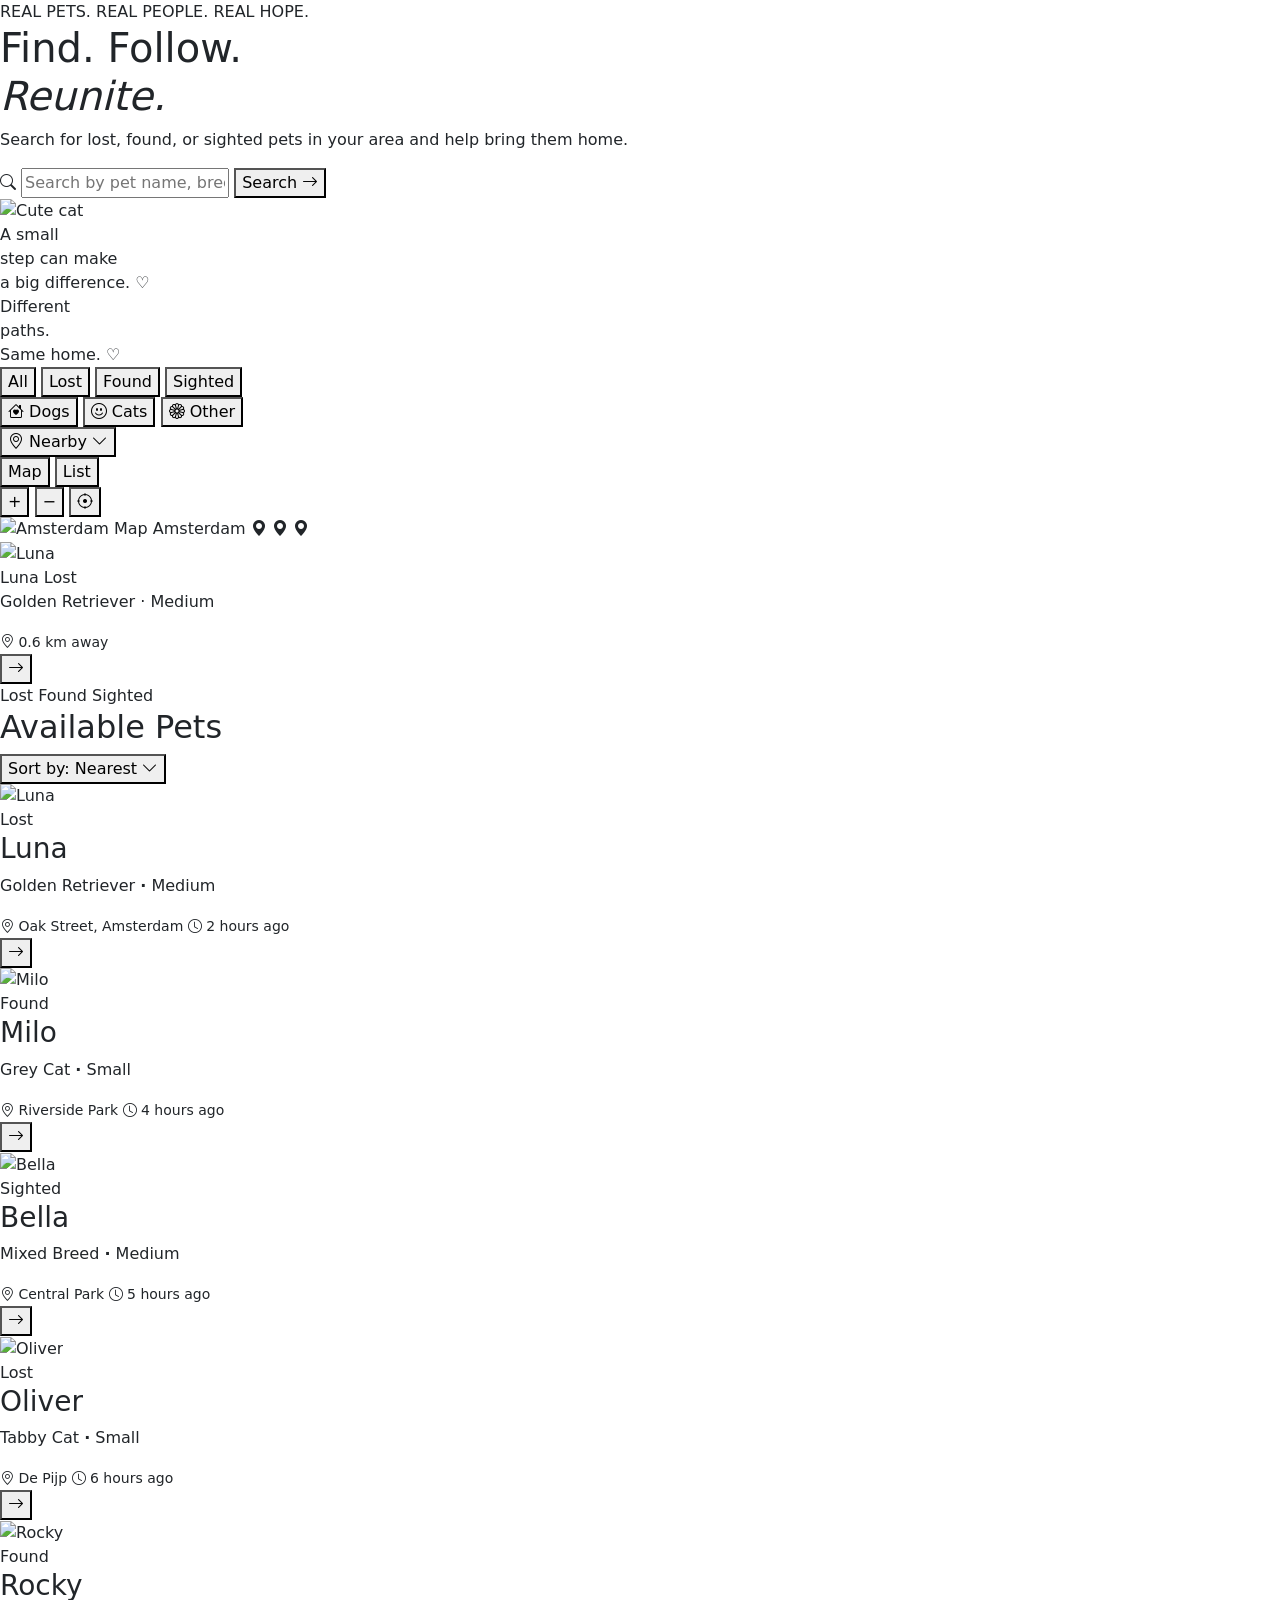
==== index.html @ a6279d8f "code finish 3" ====
<!DOCTYPE html>
<html lang="en">

<head>
    <meta charset="UTF-8">
    <meta name="viewport" content="width=device-width, initial-scale=1.0">

    <title>Group Project</title>

    <!-- Bootstrap CSS -->
    <link href="https://cdn.jsdelivr.net/npm/bootstrap@5.3.8/dist/css/bootstrap.min.css" rel="stylesheet"
        integrity="sha384-sRIl4kxILFvY47J16cr9ZwB07vP4J8+LH7qKQnuqkuIAvNWLzeN8tE5YBujZqJLB" crossorigin="anonymous">

    <!-- AOS CSS -->
    <link rel="stylesheet" href="https://cdnjs.cloudflare.com/ajax/libs/aos/2.3.4/aos.css">

    <!-- Bootstrap Icons -->
    <link rel="stylesheet" href="https://cdn.jsdelivr.net/npm/bootstrap-icons@1.13.1/font/bootstrap-icons.min.css">

    <!-- Google Fonts -->
    <link rel="preconnect" href="https://fonts.googleapis.com">
    <link rel="preconnect" href="https://fonts.gstatic.com" crossorigin>

    <link
        href="https://fonts.googleapis.com/css2?family=DM+Sans:wght@400;500;600;700&family=Playfair+Display:ital,wght@0,400;0,500;0,600;0,700;1,400;1,500;1,600;1,700&display=swap"
        rel="stylesheet">


<link rel="stylesheet" href="./style.css">

</head>

<body>


    <!-- Bootstrap JS -->
    <script src="https://cdn.jsdelivr.net/npm/bootstrap@5.3.8/dist/js/bootstrap.bundle.min.js"
        integrity="sha384-FKyoEForCGlyvwx9Hj09JcYn3nv7wiPVlz7YYwJrVWrXK/BmnVDxM+D2scQbITxI" crossorigin="anonymous">
        </script>

    <!-- AOS JS -->
    <script src="https://cdnjs.cloudflare.com/ajax/libs/aos/2.3.4/aos.js">
    </script>

    <!-- AOS Initialization -->
    <script>
        AOS.init();
    </script>

<main>

    <!-- =========================
         HERO SECTION
    ========================== -->

    <section class="hero-section">

        <div class="page-container hero-grid">

            <!-- HERO TEXT -->
            <div class="hero-content">

                <span class="eyebrow">
                    <i class="bi bi-paw-fill"></i>
                    REAL PETS. REAL PEOPLE. REAL HOPE.
                </span>

                <h1>
                    Find. Follow.<br>
                    <em>Reunite.</em>
                </h1>

                <p class="hero-description">
                    Search for lost, found, or sighted pets in your area
                    and help bring them home.
                </p>

                <!-- SEARCH -->
                <form class="search-box">

                    <i class="bi bi-search"></i>

                    <input
                        type="text"
                        placeholder="Search by pet name, breed, or location..."
                    >

                    <button type="submit">
                        Search
                        <i class="bi bi-arrow-right"></i>
                    </button>

                </form>

            </div>


            <!-- HERO IMAGE -->
            <div class="hero-visual">

                <div class="hero-blob"></div>

                <img
                    class="hero-cat-image"
                    src="https://images.unsplash.com/photo-1518791841217-8f162f1e1131?auto=format&fit=crop&w=1000&q=85"
                    alt="Cute cat"
                >

                <!-- LEFT NOTE -->
                <div class="hero-note note-one">
                    A small<br>
                    step can make<br>
                    a big difference.
                    <span>♡</span>
                </div>

                <!-- RIGHT NOTE -->
                <div class="hero-note note-two">
                    Different<br>
                    paths.<br>
                    Same home.
                    <span>♡</span>
                </div>

                <!-- PAWS -->
                <div class="floating-paw paw-one">
                    <i class="bi bi-paw-fill"></i>
                </div>

                <div class="floating-paw paw-two">
                    <i class="bi bi-paw-fill"></i>
                </div>

            </div>

        </div>

    </section>
 <!-- =========================
         FILTER SECTION
    ========================== -->

    <section class="filter-section">

        <div class="page-container">

            <div class="filter-row">

                <!-- STATUS -->
                <div class="filter-group status-filters">

                    <button class="filter-btn active">
                        All
                    </button>

                    <button class="filter-btn">
                        Lost
                    </button>

                    <button class="filter-btn">
                        Found
                    </button>

                    <button class="filter-btn">
                        Sighted
                    </button>

                </div>


                <!-- ANIMAL -->
                <div class="filter-group animal-filters">

                    <button class="filter-btn">
                        <i class="bi bi-house-heart"></i>
                        Dogs
                    </button>

                    <button class="filter-btn">
                        <i class="bi bi-emoji-smile"></i>
                        Cats
                    </button>

                    <button class="filter-btn">
                        <i class="bi bi-flower1"></i>
                        Other
                    </button>

                </div>


                <!-- NEARBY -->
                <button class="filter-btn nearby-btn">

                    <i class="bi bi-geo-alt"></i>

                    Nearby

                    <i class="bi bi-chevron-down"></i>

                </button>

            </div>

        </div>

    </section>


    <!-- =========================
         MAP + AVAILABLE PETS
    ========================== -->

    <section class="explore-section">

        <div class="page-container explore-grid">


            <!-- MAP -->
            <div class="map-card">

                <!-- MAP TABS -->
                <div class="map-tabs">

                    <button class="map-tab active">
                        Map
                    </button>

                    <button class="map-tab">
                        List
                    </button>

                </div>


                <!-- MAP CONTROLS -->
                <div class="map-controls">

                    <button>+</button>

                    <button>−</button>

                    <button>
                        <i class="bi bi-crosshair"></i>
                    </button>

                </div>


                <div class="map-image">

                    <img
                        src="https://staticmap.openstreetmap.de/staticmap.php?center=52.3676,4.9041&zoom=13&size=900x700&maptype=mapnik"
                        alt="Amsterdam Map"
                    >


                    <span class="map-label amsterdam-label">
                        Amsterdam
                    </span>


                    <!-- MAP MARKERS -->

                    <span class="map-marker lost m1">
                        <i class="bi bi-paw-fill"></i>
                    </span>

                    <span class="map-marker sighted m2">
                        <i class="bi bi-geo-alt-fill"></i>
                    </span>

                    <span class="map-marker lost m3">
                        <i class="bi bi-paw-fill"></i>
                    </span>

                    <span class="map-marker found m4">
                        <i class="bi bi-paw-fill"></i>
                    </span>

                    <span class="map-marker sighted m5">
                        <i class="bi bi-geo-alt-fill"></i>
                    </span>

                    <span class="map-marker found m6">
                        <i class="bi bi-paw-fill"></i>
                    </span>

                    <span class="map-marker lost m7">
                        <i class="bi bi-paw-fill"></i>
                    </span>

                    <span class="map-marker sighted m8">
                        <i class="bi bi-geo-alt-fill"></i>
                    </span>


                    <!-- SELECTED PET -->

                    <div class="selected-pet">

                        <img
                            src="https://images.unsplash.com/photo-1518791841217-8f162f1e1131?auto=format&fit=crop&w=180&q=80"
                            alt="Luna"
                        >

                        <div>

                            <div class="selected-title">

                                Luna

                                <span class="status-pill lost">
                                    Lost
                                </span>

                            </div>

                            <p>
                                Golden Retriever · Medium
                            </p>

                            <small>
                                <i class="bi bi-geo-alt"></i>
                                0.6 km away
                            </small>

                        </div>

                        <button>
                            <i class="bi bi-arrow-right"></i>
                        </button>

                    </div>


                    <!-- MAP LEGEND -->

                    <div class="map-legend">

                        <span>
                            <i class="legend-dot lost"></i>
                            Lost
                        </span>

                        <span>
                            <i class="legend-dot found"></i>
                            Found
                        </span>

                        <span>
                            <i class="legend-dot sighted"></i>
                            Sighted
                        </span>

                    </div>

                </div>

            </div>
 <!-- =========================
                 AVAILABLE PETS
            ========================== -->

            <aside class="pets-card">

                <div class="pets-header">

                    <h2>
                        Available Pets
                    </h2>

                    <button>
                        Sort by: Nearest
                        <i class="bi bi-chevron-down"></i>
                    </button>

                </div>


                <div class="pet-list">


                    <!-- LUNA -->

                    <article class="pet-item">

                        <img
                            src="https://images.unsplash.com/photo-1552053831-71594a27632d?auto=format&fit=crop&w=220&q=80"
                            alt="Luna"
                        >

                        <div class="pet-info">

                            <span class="status-pill lost">
                                Lost
                            </span>

                            <h3>
                                Luna
                            </h3>

                            <p>
                                Golden Retriever
                                <b>·</b>
                                Medium
                            </p>

                            <small>
                                <i class="bi bi-geo-alt"></i>
                                Oak Street, Amsterdam
                            </small>

                            <small>
                                <i class="bi bi-clock"></i>
                                2 hours ago
                            </small>

                        </div>

                        <button class="pet-arrow">
                            <i class="bi bi-arrow-right"></i>
                        </button>

                    </article>


                    <!-- MILO -->

                    <article class="pet-item">

                        <img
                            src="https://images.unsplash.com/photo-1518791841217-8f162f1e1131?auto=format&fit=crop&w=220&q=80"
                            alt="Milo"
                        >

                        <div class="pet-info">

                            <span class="status-pill found">
                                Found
                            </span>

                            <h3>
                                Milo
                            </h3>

                            <p>
                                Grey Cat
                                <b>·</b>
                                Small
                            </p>

                            <small>
                                <i class="bi bi-geo-alt"></i>
                                Riverside Park
                            </small>

                            <small>
                                <i class="bi bi-clock"></i>
                                4 hours ago
                            </small>

                        </div>

                        <button class="pet-arrow">
                            <i class="bi bi-arrow-right"></i>
                        </button>

                    </article>


                    <!-- BELLA -->

                    <article class="pet-item">

                        <img
                            src="https://images.unsplash.com/photo-1558788353-f76d92427f16?auto=format&fit=crop&w=220&q=80"
                            alt="Bella"
                        >

                        <div class="pet-info">

                            <span class="status-pill sighted">
                                Sighted
                            </span>

                            <h3>
                                Bella
                            </h3>

                            <p>
                                Mixed Breed
                                <b>·</b>
                                Medium
                            </p>

                            <small>
                                <i class="bi bi-geo-alt"></i>
                                Central Park
                            </small>

                            <small>
                                <i class="bi bi-clock"></i>
                                5 hours ago
                            </small>

                        </div>

                        <button class="pet-arrow">
                            <i class="bi bi-arrow-right"></i>
                        </button>

                    </article>


                    <!-- OLIVER -->

                    <article class="pet-item">

                        <img
                            src="https://images.unsplash.com/photo-1543852786-1cf6624b9987?auto=format&fit=crop&w=220&q=80"
                            alt="Oliver"
                        >

                        <div class="pet-info">

                            <span class="status-pill lost">
                                Lost
                            </span>

                            <h3>
                                Oliver
                            </h3>

                            <p>
                                Tabby Cat
                                <b>·</b>
                                Small
                            </p>

                            <small>
                                <i class="bi bi-geo-alt"></i>
                                De Pijp
                            </small>

                            <small>
                                <i class="bi bi-clock"></i>
                                6 hours ago
                            </small>

                        </div>

                        <button class="pet-arrow">
                            <i class="bi bi-arrow-right"></i>
                        </button>

                    </article>


                    <!-- ROCKY -->

                    <article class="pet-item">

                        <img
                            src="https://images.unsplash.com/photo-1558788353-f76d92427f16?auto=format&fit=crop&w=220&q=80"
                            alt="Rocky"
                        >

                        <div class="pet-info">

                            <span class="status-pill found">
                                Found
                            </span>

                            <h3>
                                Rocky
                            </h3>



</body>

</html>
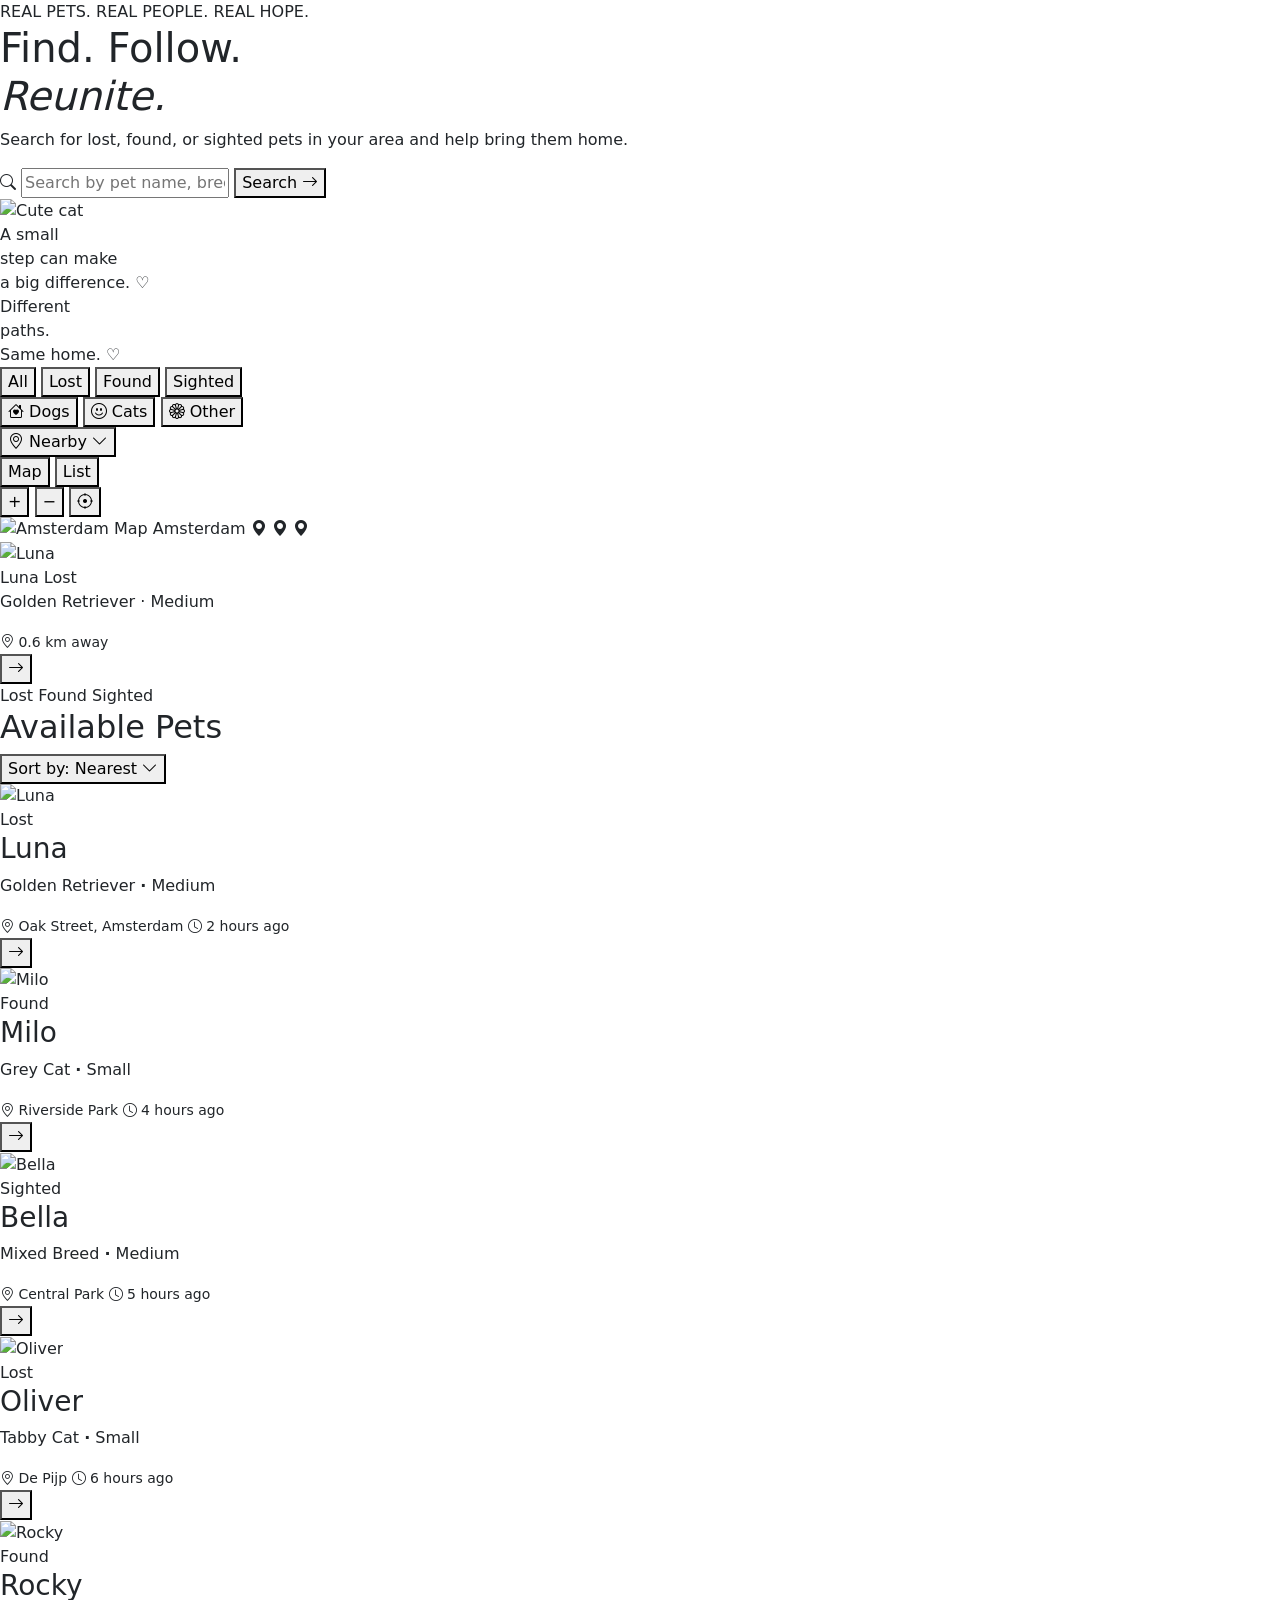
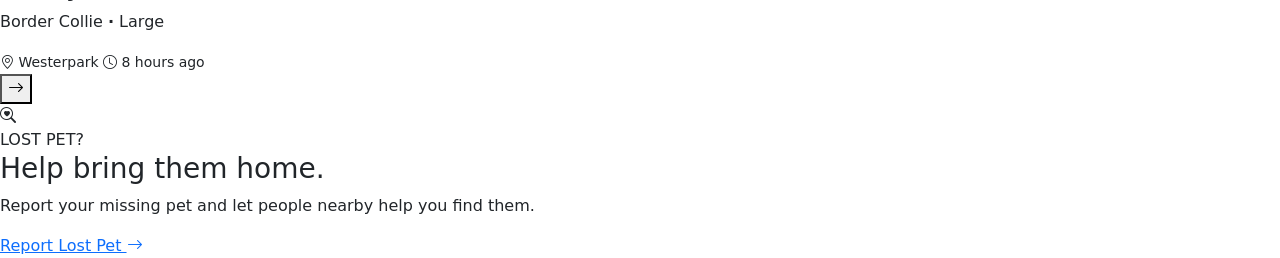
==== commit e64377fc: "code finish 4" ====
--- a/index.html
+++ b/index.html
@@ -575,6 +575,75 @@
                             <h3>
                                 Rocky
                             </h3>
+                             <p>
+                                Border Collie
+                                <b>·</b>
+                                Large
+                            </p>
+
+                            <small>
+                                <i class="bi bi-geo-alt"></i>
+                                Westerpark
+                            </small>
+
+                            <small>
+                                <i class="bi bi-clock"></i>
+                                8 hours ago
+                            </small>
+
+                        </div>
+
+                        <button class="pet-arrow">
+                            <i class="bi bi-arrow-right"></i>
+                        </button>
+
+                    </article>
+
+                </div>
+
+            </aside>
+
+        </div>
+
+    </section>
+
+
+    <!-- =========================
+         ACTION CARDS
+    ========================== -->
+
+    <section class="action-section">
+
+        <div class="page-container action-grid">
+
+
+            <!-- LOST -->
+            <article class="action-card lost-card">
+
+                <div class="action-icon">
+                    <i class="bi bi-search-heart"></i>
+                </div>
+
+                <span class="action-label">
+                    LOST PET?
+                </span>
+
+                <h3>
+                    Help bring them home.
+                </h3>
+
+                <p>
+                    Report your missing pet and let people nearby
+                    help you find them.
+                </p>
+
+                <a href="#">
+                    Report Lost Pet
+                    <i class="bi bi-arrow-right"></i>
+                </a>
+
+            </article>
+
 
 
 
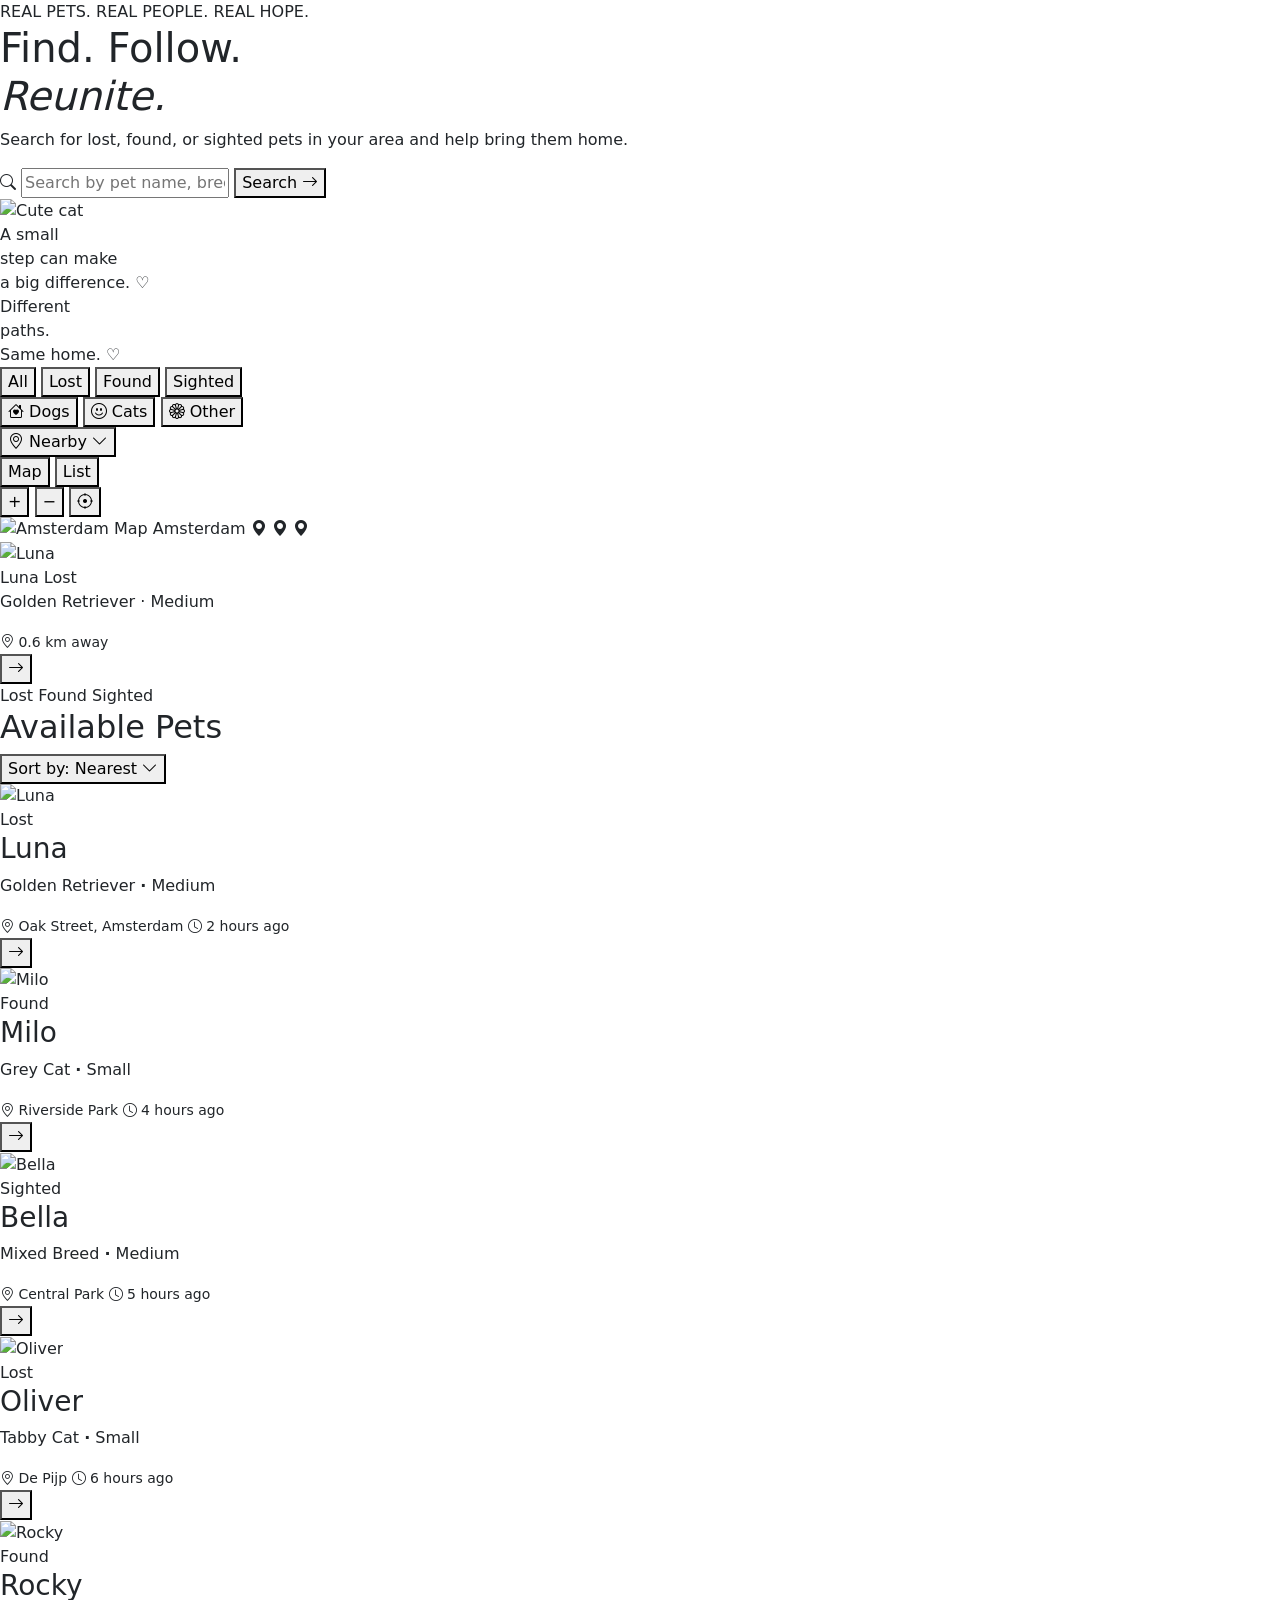
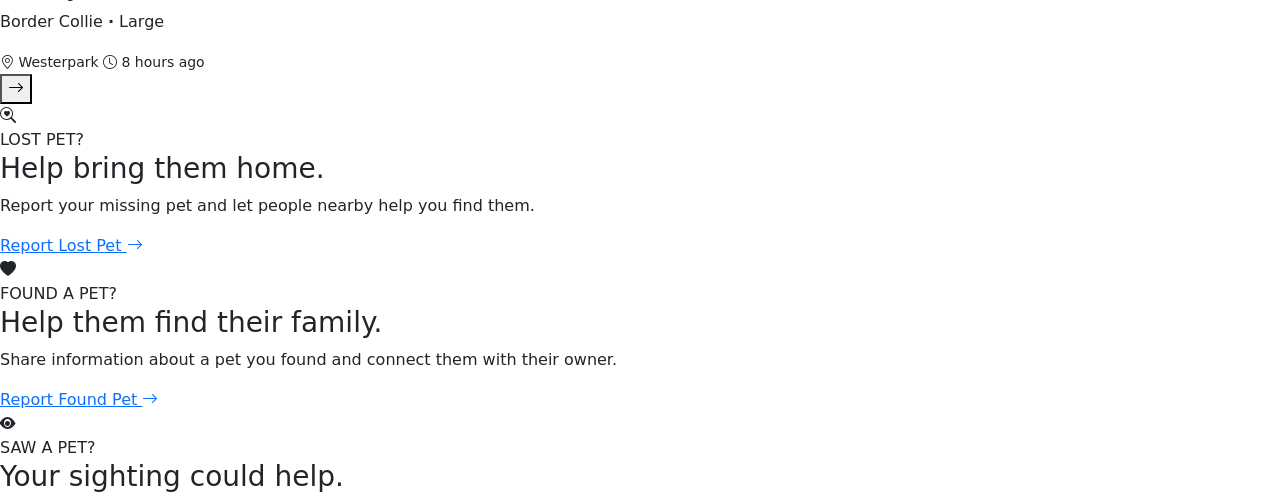
==== commit cac6a108: "code finish 5" ====
--- a/index.html
+++ b/index.html
@@ -643,6 +643,49 @@
                 </a>
 
             </article>
+             <!-- FOUND -->
+            <article class="action-card found-card">
+
+                <div class="action-icon">
+                    <i class="bi bi-heart-fill"></i>
+                </div>
+
+                <span class="action-label">
+                    FOUND A PET?
+                </span>
+
+                <h3>
+                    Help them find their family.
+                </h3>
+
+                <p>
+                    Share information about a pet you found and
+                    connect them with their owner.
+                </p>
+
+                <a href="#">
+                    Report Found Pet
+                    <i class="bi bi-arrow-right"></i>
+                </a>
+
+            </article>
+
+
+            <!-- SIGHTING -->
+            <article class="action-card sighting-card">
+
+                <div class="action-icon">
+                    <i class="bi bi-eye-fill"></i>
+                </div>
+
+                <span class="action-label">
+                    SAW A PET?
+                </span>
+
+                <h3>
+                    Your sighting could help.
+                </h3>
+
 
 
 
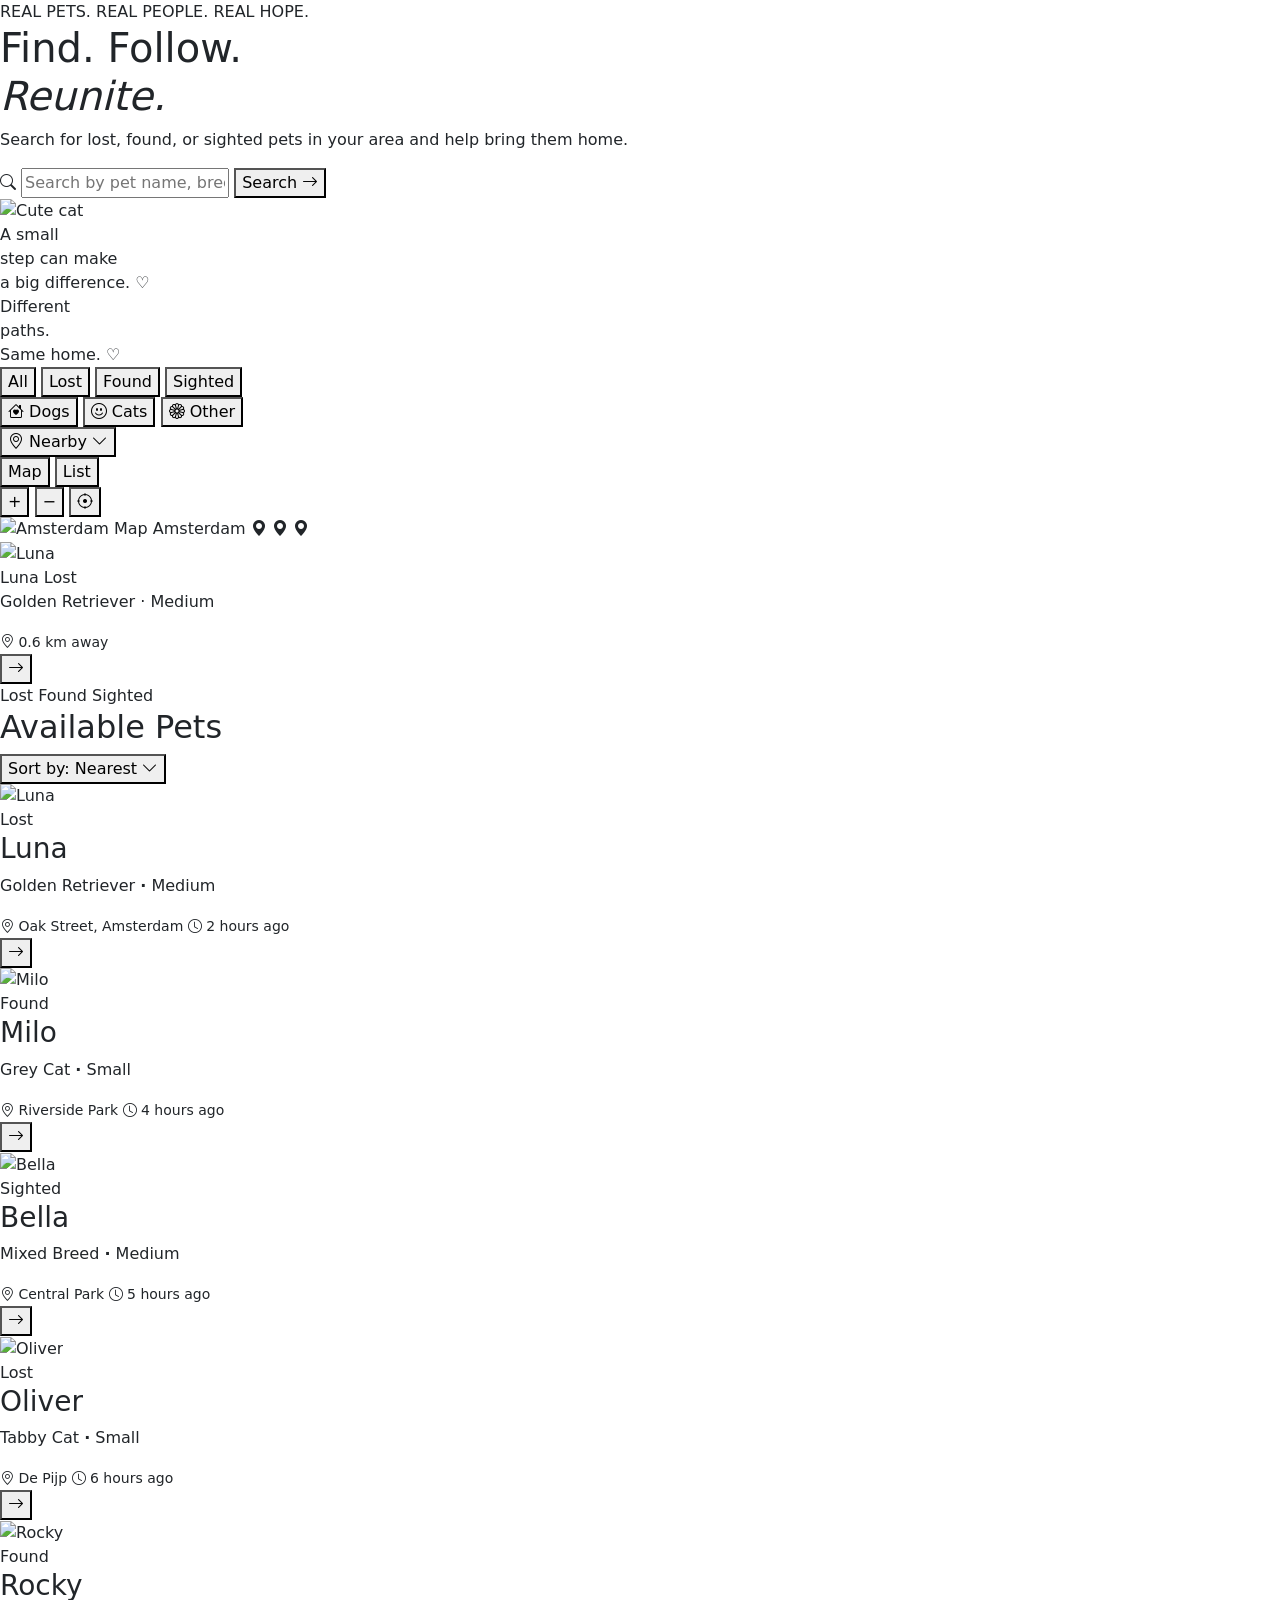
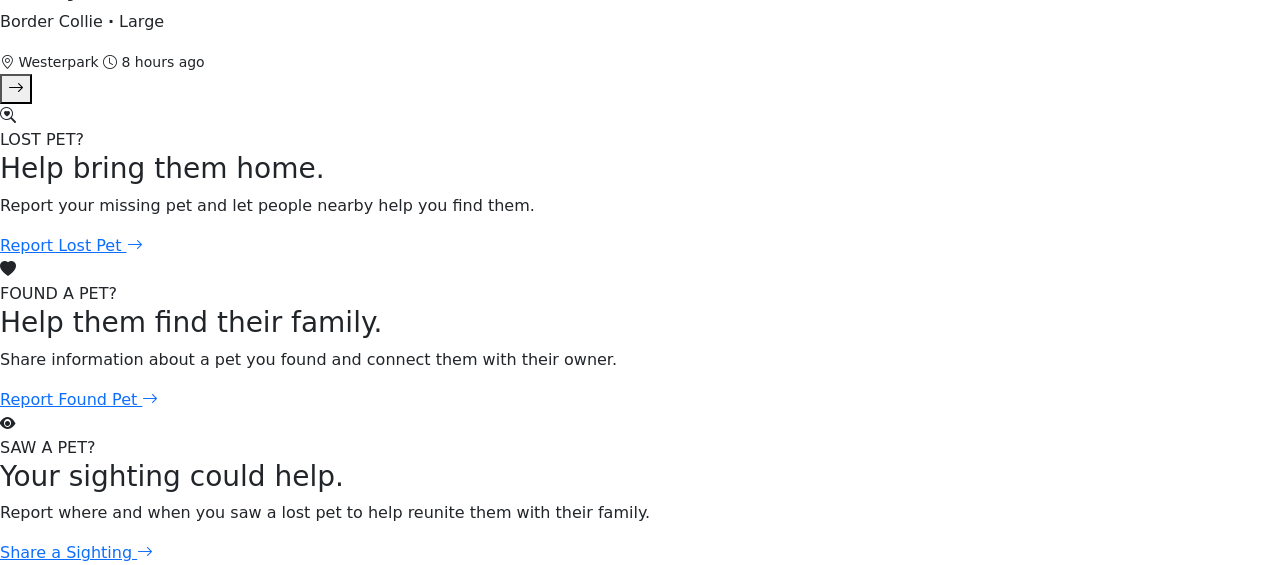
==== commit c555162b: "code finish 6" ====
--- a/index.html
+++ b/index.html
@@ -685,11 +685,31 @@
                 <h3>
                     Your sighting could help.
                 </h3>
-
-
-
-
+                  <p>
+                    Report where and when you saw a lost pet to
+                    help reunite them with their family.
+                </p>
+
+                <a href="#">
+                    Share a Sighting
+                    <i class="bi bi-arrow-right"></i>
+                </a>
+
+            </article>
+
+        </div>
+
+    </section>
+
+</main>
 
 </body>
+</html>
+
+
+
+
+
+</body>
 
 </html>
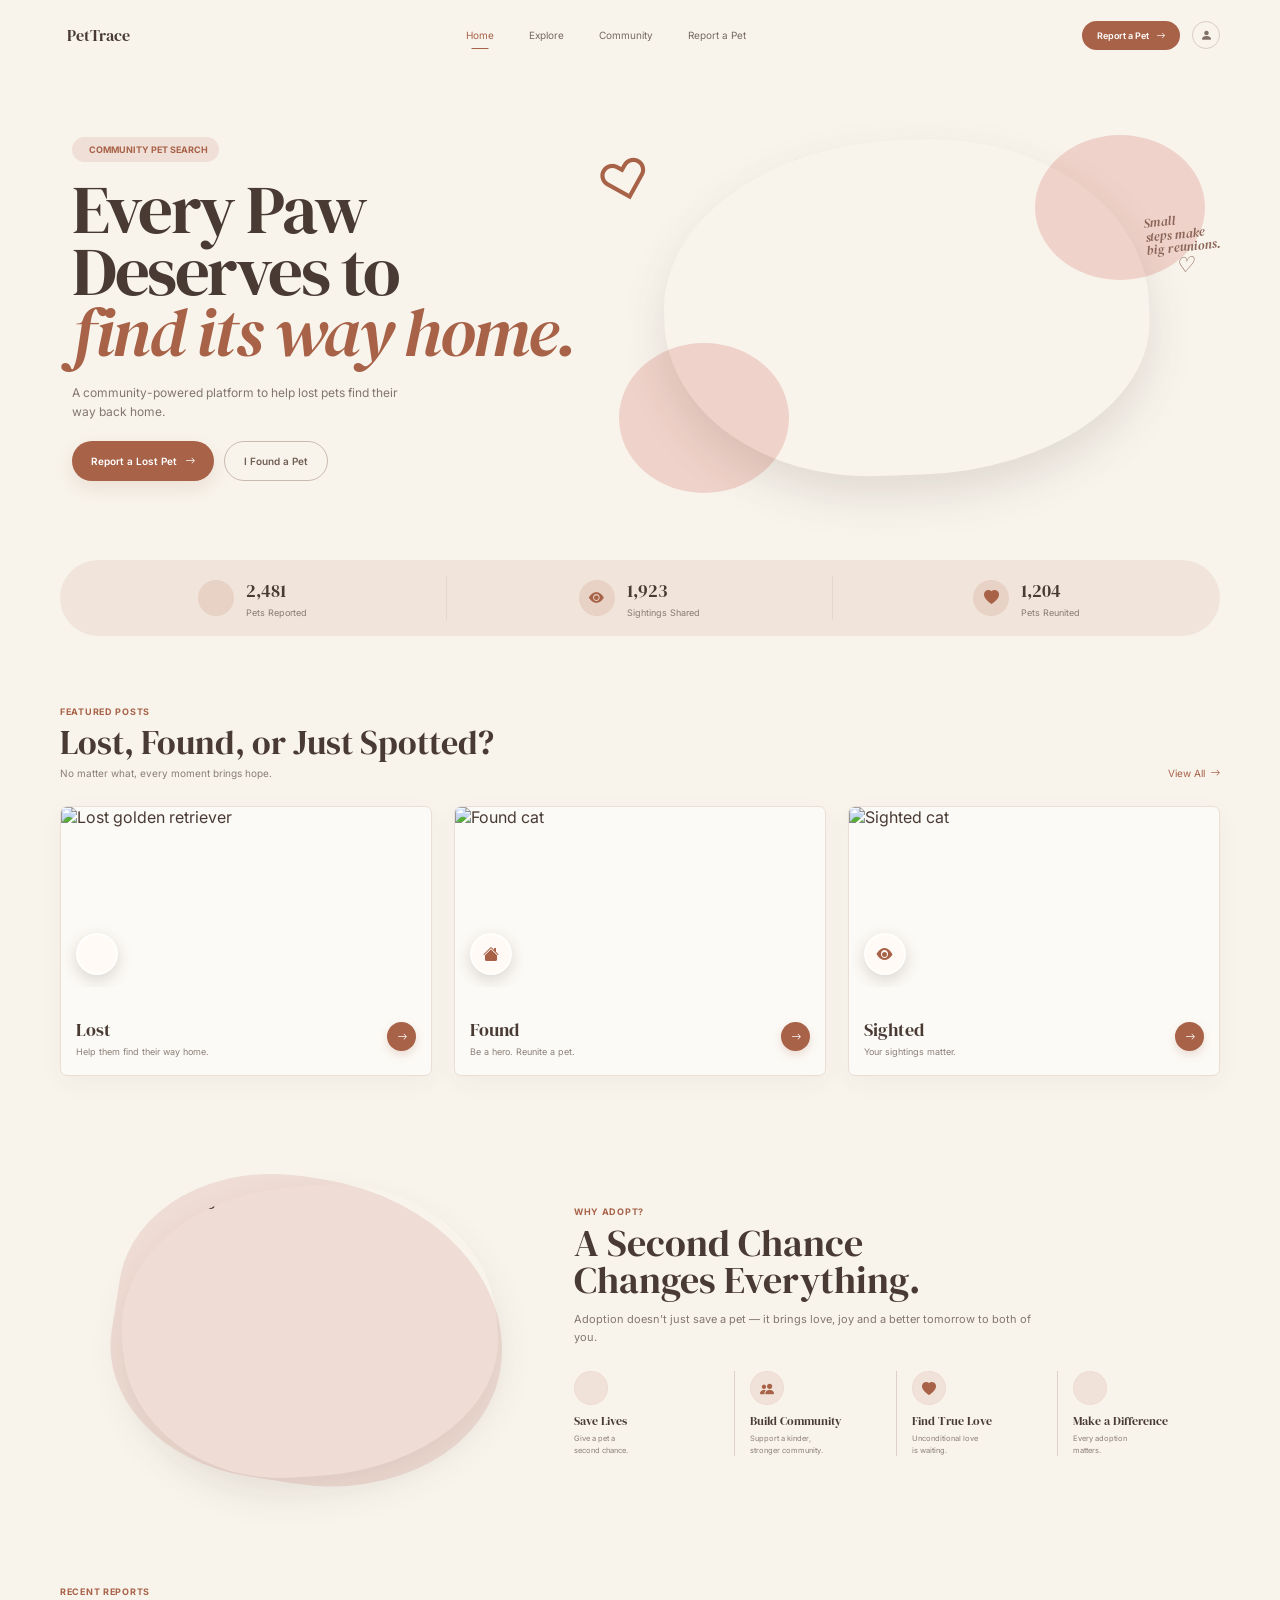
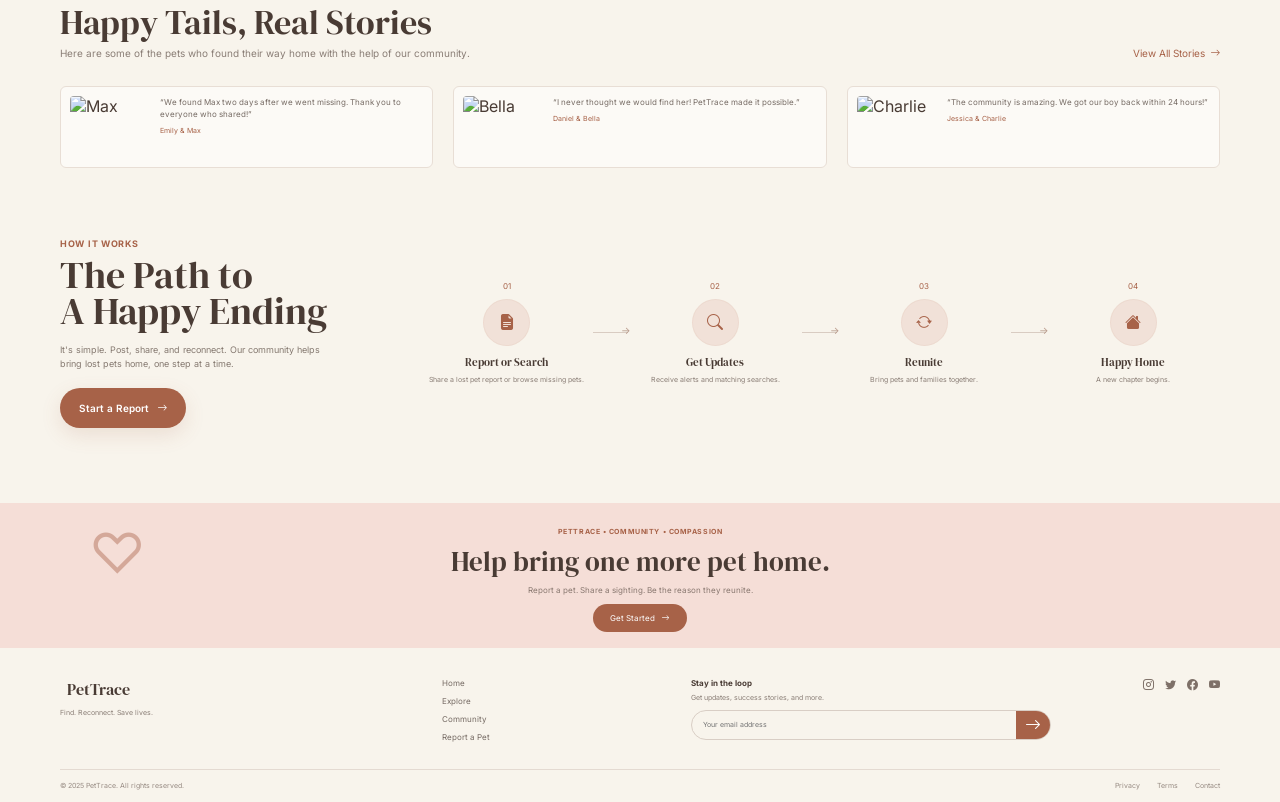
==== commit 47f7cd20: "Update PetTrace project" ====
--- a/index.html
+++ b/index.html
@@ -5,711 +5,1100 @@
     <meta charset="UTF-8">
     <meta name="viewport" content="width=device-width, initial-scale=1.0">
 
-    <title>Group Project</title>
-
-    <!-- Bootstrap CSS -->
-    <link href="https://cdn.jsdelivr.net/npm/bootstrap@5.3.8/dist/css/bootstrap.min.css" rel="stylesheet"
-        integrity="sha384-sRIl4kxILFvY47J16cr9ZwB07vP4J8+LH7qKQnuqkuIAvNWLzeN8tE5YBujZqJLB" crossorigin="anonymous">
-
-    <!-- AOS CSS -->
-    <link rel="stylesheet" href="https://cdnjs.cloudflare.com/ajax/libs/aos/2.3.4/aos.css">
-
-    <!-- Bootstrap Icons -->
-    <link rel="stylesheet" href="https://cdn.jsdelivr.net/npm/bootstrap-icons@1.13.1/font/bootstrap-icons.min.css">
+    <title>PetTrace — Every Paw Deserves to Find Its Way Home</title>
 
     <!-- Google Fonts -->
     <link rel="preconnect" href="https://fonts.googleapis.com">
     <link rel="preconnect" href="https://fonts.gstatic.com" crossorigin>
 
     <link
-        href="https://fonts.googleapis.com/css2?family=DM+Sans:wght@400;500;600;700&family=Playfair+Display:ital,wght@0,400;0,500;0,600;0,700;1,400;1,500;1,600;1,700&display=swap"
+        href="https://fonts.googleapis.com/css2?family=DM+Serif+Display:ital@0;1&family=Inter:wght@400;500;600;700&display=swap"
         rel="stylesheet">
 
-
-<link rel="stylesheet" href="./style.css">
-
+    <!-- Bootstrap Icons -->
+    <link
+        rel="stylesheet"
+        href="https://cdn.jsdelivr.net/npm/bootstrap-icons@1.11.3/font/bootstrap-icons.min.css">
+
+    <!-- CSS -->
+    <link rel="stylesheet" href="style.css">
 </head>
 
 <body>
 
-
-    <!-- Bootstrap JS -->
-    <script src="https://cdn.jsdelivr.net/npm/bootstrap@5.3.8/dist/js/bootstrap.bundle.min.js"
-        integrity="sha384-FKyoEForCGlyvwx9Hj09JcYn3nv7wiPVlz7YYwJrVWrXK/BmnVDxM+D2scQbITxI" crossorigin="anonymous">
-        </script>
-
-    <!-- AOS JS -->
-    <script src="https://cdnjs.cloudflare.com/ajax/libs/aos/2.3.4/aos.js">
-    </script>
-
-    <!-- AOS Initialization -->
-    <script>
-        AOS.init();
-    </script>
-
-<main>
-
-    <!-- =========================
-         HERO SECTION
-    ========================== -->
-
-    <section class="hero-section">
-
-        <div class="page-container hero-grid">
-
-            <!-- HERO TEXT -->
-            <div class="hero-content">
+    <!-- =====================================================
+         HEADER / NAVBAR
+    ====================================================== -->
+
+    <header class="site-header">
+
+        <nav class="navbar" id="navbar">
+
+            <a href="#home" class="logo">
+                <span class="logo-icon">
+                    <i class="bi bi-paw-fill"></i>
+                </span>
+
+                <span>PetTrace</span>
+            </a>
+
+
+            <div class="nav-links">
+
+                <a href="#home" class="nav-link active">
+                    Home
+                </a>
+
+                <a href="#explore" class="nav-link">
+                    Explore
+                </a>
+
+                <a href="#community" class="nav-link">
+                    Community
+                </a>
+
+                <a href="#report" class="nav-link">
+                    Report a Pet
+                </a>
+
+            </div>
+
+
+            <div class="nav-right">
+
+                <button class="nav-report-btn" data-action="report">
+                    Report a Pet
+                    <i class="bi bi-arrow-right"></i>
+                </button>
+
+                <button class="profile-btn">
+                    <i class="bi bi-person-fill"></i>
+                </button>
+
+                <button class="menu-toggle" id="menuToggle">
+                    <i class="bi bi-list"></i>
+                </button>
+
+            </div>
+
+        </nav>
+
+
+        <!-- MOBILE MENU -->
+
+        <div class="mobile-menu" id="mobileMenu">
+
+            <a href="#home">
+                Home
+            </a>
+
+            <a href="#explore">
+                Explore
+            </a>
+
+            <a href="#community">
+                Community
+            </a>
+
+            <a href="#report">
+                Report a Pet
+            </a>
+
+            <button data-action="report">
+                Report a Pet
+                <i class="bi bi-arrow-right"></i>
+            </button>
+
+        </div>
+
+    </header>
+
+
+    <!-- =====================================================
+         MAIN
+    ====================================================== -->
+
+    <main>
+
+
+        <!-- =================================================
+             HERO
+        ================================================== -->
+
+        <section class="hero" id="home">
+
+            <div class="hero-left">
 
                 <span class="eyebrow">
                     <i class="bi bi-paw-fill"></i>
-                    REAL PETS. REAL PEOPLE. REAL HOPE.
+                    COMMUNITY PET SEARCH
                 </span>
 
+
                 <h1>
-                    Find. Follow.<br>
-                    <em>Reunite.</em>
+                    Every Paw<br>
+                    Deserves to<br>
+                    <em>find its way home.</em>
                 </h1>
 
+
                 <p class="hero-description">
-                    Search for lost, found, or sighted pets in your area
-                    and help bring them home.
+                    A community-powered platform to help lost pets
+                    find their way back home.
                 </p>
 
-                <!-- SEARCH -->
-                <form class="search-box">
-
-                    <i class="bi bi-search"></i>
-
-                    <input
-                        type="text"
-                        placeholder="Search by pet name, breed, or location..."
-                    >
-
-                    <button type="submit">
-                        Search
+
+                <div class="hero-buttons">
+
+                    <button class="primary-btn" data-action="report">
+                        Report a Lost Pet
                         <i class="bi bi-arrow-right"></i>
                     </button>
 
-                </form>
-
-            </div>
-
-
-            <!-- HERO IMAGE -->
-            <div class="hero-visual">
-
-                <div class="hero-blob"></div>
-
-                <img
-                    class="hero-cat-image"
-                    src="https://images.unsplash.com/photo-1518791841217-8f162f1e1131?auto=format&fit=crop&w=1000&q=85"
-                    alt="Cute cat"
-                >
-
-                <!-- LEFT NOTE -->
-                <div class="hero-note note-one">
-                    A small<br>
-                    step can make<br>
-                    a big difference.
+                    <button class="secondary-btn" data-action="found">
+                        I Found a Pet
+                    </button>
+
+                </div>
+
+            </div>
+
+
+            <div class="hero-right">
+
+                <div class="hero-pink-shape shape-one"></div>
+
+                <div class="hero-pink-shape shape-two"></div>
+
+
+                <div class="hero-photo">
+
+                    <img
+                        src="https://images.unsplash.com/photo-1552053831-71594a27632d?auto=format&fit=crop&w=1200&q=90"
+                        alt="Golden Retriever">
+
+                </div>
+
+
+                <div class="heart-decoration">
+                    ♡
+                </div>
+
+
+                <div class="hero-note">
+                    Small<br>
+                    steps make<br>
+                    big reunions.
+
                     <span>♡</span>
                 </div>
 
-                <!-- RIGHT NOTE -->
-                <div class="hero-note note-two">
-                    Different<br>
-                    paths.<br>
-                    Same home.
-                    <span>♡</span>
-                </div>
-
-                <!-- PAWS -->
-                <div class="floating-paw paw-one">
+            </div>
+
+        </section>
+
+
+        <!-- =================================================
+             STATS
+        ================================================== -->
+
+        <section class="stats-bar">
+
+            <div class="stat">
+
+                <div class="stat-icon">
                     <i class="bi bi-paw-fill"></i>
                 </div>
 
-                <div class="floating-paw paw-two">
-                    <i class="bi bi-paw-fill"></i>
-                </div>
-
-            </div>
-
-        </div>
-
-    </section>
- <!-- =========================
-         FILTER SECTION
-    ========================== -->
-
-    <section class="filter-section">
-
-        <div class="page-container">
-
-            <div class="filter-row">
-
-                <!-- STATUS -->
-                <div class="filter-group status-filters">
-
-                    <button class="filter-btn active">
-                        All
-                    </button>
-
-                    <button class="filter-btn">
-                        Lost
-                    </button>
-
-                    <button class="filter-btn">
-                        Found
-                    </button>
-
-                    <button class="filter-btn">
-                        Sighted
-                    </button>
-
-                </div>
-
-
-                <!-- ANIMAL -->
-                <div class="filter-group animal-filters">
-
-                    <button class="filter-btn">
-                        <i class="bi bi-house-heart"></i>
-                        Dogs
-                    </button>
-
-                    <button class="filter-btn">
-                        <i class="bi bi-emoji-smile"></i>
-                        Cats
-                    </button>
-
-                    <button class="filter-btn">
-                        <i class="bi bi-flower1"></i>
-                        Other
-                    </button>
-
-                </div>
-
-
-                <!-- NEARBY -->
-                <button class="filter-btn nearby-btn">
-
-                    <i class="bi bi-geo-alt"></i>
-
-                    Nearby
-
-                    <i class="bi bi-chevron-down"></i>
-
+                <div>
+                    <strong class="counter" data-target="2481">
+                        0
+                    </strong>
+
+                    <span>
+                        Pets Reported
+                    </span>
+                </div>
+
+            </div>
+
+
+            <div class="stat">
+
+                <div class="stat-icon">
+                    <i class="bi bi-eye-fill"></i>
+                </div>
+
+                <div>
+                    <strong class="counter" data-target="1923">
+                        0
+                    </strong>
+
+                    <span>
+                        Sightings Shared
+                    </span>
+                </div>
+
+            </div>
+
+
+            <div class="stat">
+
+                <div class="stat-icon">
+                    <i class="bi bi-heart-fill"></i>
+                </div>
+
+                <div>
+                    <strong class="counter" data-target="1204">
+                        0
+                    </strong>
+
+                    <span>
+                        Pets Reunited
+                    </span>
+                </div>
+
+            </div>
+
+        </section>
+
+
+        <!-- =================================================
+             FEATURED POSTS
+        ================================================== -->
+
+        <section class="section featured" id="explore">
+
+            <div class="section-header">
+
+                <div>
+
+                    <span class="section-label">
+                        FEATURED POSTS
+                    </span>
+
+                    <h2>
+                        Lost, Found, or Just Spotted?
+                    </h2>
+
+                    <p>
+                        No matter what, every moment brings hope.
+                    </p>
+
+                </div>
+
+
+                <button class="view-all" data-action="explore">
+                    View All
+                    <i class="bi bi-arrow-right"></i>
                 </button>
 
             </div>
 
-        </div>
-
-    </section>
-
-
-    <!-- =========================
-         MAP + AVAILABLE PETS
-    ========================== -->
-
-    <section class="explore-section">
-
-        <div class="page-container explore-grid">
-
-
-            <!-- MAP -->
-            <div class="map-card">
-
-                <!-- MAP TABS -->
-                <div class="map-tabs">
-
-                    <button class="map-tab active">
-                        Map
-                    </button>
-
-                    <button class="map-tab">
-                        List
-                    </button>
-
-                </div>
-
-
-                <!-- MAP CONTROLS -->
-                <div class="map-controls">
-
-                    <button>+</button>
-
-                    <button>−</button>
-
-                    <button>
-                        <i class="bi bi-crosshair"></i>
-                    </button>
-
-                </div>
-
-
-                <div class="map-image">
-
-                    <img
-                        src="https://staticmap.openstreetmap.de/staticmap.php?center=52.3676,4.9041&zoom=13&size=900x700&maptype=mapnik"
-                        alt="Amsterdam Map"
-                    >
-
-
-                    <span class="map-label amsterdam-label">
-                        Amsterdam
-                    </span>
-
-
-                    <!-- MAP MARKERS -->
-
-                    <span class="map-marker lost m1">
-                        <i class="bi bi-paw-fill"></i>
-                    </span>
-
-                    <span class="map-marker sighted m2">
-                        <i class="bi bi-geo-alt-fill"></i>
-                    </span>
-
-                    <span class="map-marker lost m3">
-                        <i class="bi bi-paw-fill"></i>
-                    </span>
-
-                    <span class="map-marker found m4">
-                        <i class="bi bi-paw-fill"></i>
-                    </span>
-
-                    <span class="map-marker sighted m5">
-                        <i class="bi bi-geo-alt-fill"></i>
-                    </span>
-
-                    <span class="map-marker found m6">
-                        <i class="bi bi-paw-fill"></i>
-                    </span>
-
-                    <span class="map-marker lost m7">
-                        <i class="bi bi-paw-fill"></i>
-                    </span>
-
-                    <span class="map-marker sighted m8">
-                        <i class="bi bi-geo-alt-fill"></i>
-                    </span>
-
-
-                    <!-- SELECTED PET -->
-
-                    <div class="selected-pet">
+
+            <div class="pet-grid">
+
+
+                <!-- LOST -->
+
+                <article class="pet-card" data-card="lost">
+
+                    <div class="pet-image lost-image">
 
                         <img
-                            src="https://images.unsplash.com/photo-1518791841217-8f162f1e1131?auto=format&fit=crop&w=180&q=80"
-                            alt="Luna"
-                        >
+                            src="https://images.unsplash.com/photo-1552053831-71594a27632d?auto=format&fit=crop&w=1000&q=90"
+                            alt="Lost golden retriever">
+
+                        <div class="pet-icon">
+                            <i class="bi bi-paw-fill"></i>
+                        </div>
+
+                    </div>
+
+
+                    <div class="pet-content">
 
                         <div>
 
-                            <div class="selected-title">
-
-                                Luna
-
-                                <span class="status-pill lost">
-                                    Lost
-                                </span>
-
-                            </div>
+                            <h3>
+                                Lost
+                            </h3>
 
                             <p>
-                                Golden Retriever · Medium
+                                Help them find their way home.
                             </p>
 
-                            <small>
-                                <i class="bi bi-geo-alt"></i>
-                                0.6 km away
-                            </small>
-
                         </div>
 
-                        <button>
+
+                        <button class="circle-arrow">
                             <i class="bi bi-arrow-right"></i>
                         </button>
 
                     </div>
 
-
-                    <!-- MAP LEGEND -->
-
-                    <div class="map-legend">
-
-                        <span>
-                            <i class="legend-dot lost"></i>
-                            Lost
-                        </span>
-
-                        <span>
-                            <i class="legend-dot found"></i>
-                            Found
-                        </span>
-
-                        <span>
-                            <i class="legend-dot sighted"></i>
-                            Sighted
-                        </span>
-
-                    </div>
-
-                </div>
-
-            </div>
- <!-- =========================
-                 AVAILABLE PETS
-            ========================== -->
-
-            <aside class="pets-card">
-
-                <div class="pets-header">
-
-                    <h2>
-                        Available Pets
-                    </h2>
-
-                    <button>
-                        Sort by: Nearest
-                        <i class="bi bi-chevron-down"></i>
-                    </button>
-
-                </div>
-
-
-                <div class="pet-list">
-
-
-                    <!-- LUNA -->
-
-                    <article class="pet-item">
+                </article>
+
+
+                <!-- FOUND -->
+
+                <article class="pet-card" data-card="found">
+
+                    <div class="pet-image found-image">
 
                         <img
-                            src="https://images.unsplash.com/photo-1552053831-71594a27632d?auto=format&fit=crop&w=220&q=80"
-                            alt="Luna"
-                        >
-
-                        <div class="pet-info">
-
-                            <span class="status-pill lost">
-                                Lost
-                            </span>
+                            src="https://images.unsplash.com/photo-1518791841217-8f162f1e1131?auto=format&fit=crop&w=1000&q=90"
+                            alt="Found cat">
+
+                        <div class="pet-icon">
+                            <i class="bi bi-house-fill"></i>
+                        </div>
+
+                    </div>
+
+
+                    <div class="pet-content">
+
+                        <div>
 
                             <h3>
-                                Luna
+                                Found
                             </h3>
 
                             <p>
-                                Golden Retriever
-                                <b>·</b>
-                                Medium
+                                Be a hero. Reunite a pet.
                             </p>
 
-                            <small>
-                                <i class="bi bi-geo-alt"></i>
-                                Oak Street, Amsterdam
-                            </small>
-
-                            <small>
-                                <i class="bi bi-clock"></i>
-                                2 hours ago
-                            </small>
-
                         </div>
 
-                        <button class="pet-arrow">
+
+                        <button class="circle-arrow">
                             <i class="bi bi-arrow-right"></i>
                         </button>
 
-                    </article>
-
-
-                    <!-- MILO -->
-
-                    <article class="pet-item">
+                    </div>
+
+                </article>
+
+
+                <!-- SIGHTED -->
+
+                <article class="pet-card" data-card="sighted">
+
+                    <div class="pet-image sighted-image">
 
                         <img
-                            src="https://images.unsplash.com/photo-1518791841217-8f162f1e1131?auto=format&fit=crop&w=220&q=80"
-                            alt="Milo"
-                        >
-
-                        <div class="pet-info">
-
-                            <span class="status-pill found">
-                                Found
-                            </span>
+                            src="https://images.unsplash.com/photo-1533738363-b7f9aef128ce?auto=format&fit=crop&w=1000&q=90"
+                            alt="Sighted cat">
+
+                        <div class="pet-icon">
+                            <i class="bi bi-eye-fill"></i>
+                        </div>
+
+                    </div>
+
+
+                    <div class="pet-content">
+
+                        <div>
 
                             <h3>
-                                Milo
+                                Sighted
                             </h3>
 
                             <p>
-                                Grey Cat
-                                <b>·</b>
-                                Small
+                                Your sightings matter.
                             </p>
 
-                            <small>
-                                <i class="bi bi-geo-alt"></i>
-                                Riverside Park
-                            </small>
-
-                            <small>
-                                <i class="bi bi-clock"></i>
-                                4 hours ago
-                            </small>
-
                         </div>
 
-                        <button class="pet-arrow">
+
+                        <button class="circle-arrow">
                             <i class="bi bi-arrow-right"></i>
                         </button>
 
-                    </article>
-
-
-                    <!-- BELLA -->
-
-                    <article class="pet-item">
-
-                        <img
-                            src="https://images.unsplash.com/photo-1558788353-f76d92427f16?auto=format&fit=crop&w=220&q=80"
-                            alt="Bella"
-                        >
-
-                        <div class="pet-info">
-
-                            <span class="status-pill sighted">
-                                Sighted
-                            </span>
-
-                            <h3>
-                                Bella
-                            </h3>
-
-                            <p>
-                                Mixed Breed
-                                <b>·</b>
-                                Medium
-                            </p>
-
-                            <small>
-                                <i class="bi bi-geo-alt"></i>
-                                Central Park
-                            </small>
-
-                            <small>
-                                <i class="bi bi-clock"></i>
-                                5 hours ago
-                            </small>
-
+                    </div>
+
+                </article>
+
+            </div>
+
+        </section>
+
+
+        <!-- =================================================
+             ADOPTION
+        ================================================== -->
+
+        <section class="section adoption" id="community">
+
+            <div class="adoption-visual">
+
+                <div class="adoption-shape"></div>
+
+                <img
+                    src="https://images.unsplash.com/photo-1548199973-03cce0bbc87b?auto=format&fit=crop&w=1000&q=90"
+                    alt="Happy pets">
+
+            </div>
+
+
+            <div class="adoption-content">
+
+                <span class="section-label">
+                    WHY ADOPT?
+                </span>
+
+
+                <h2>
+                    A Second Chance<br>
+                    Changes Everything.
+                </h2>
+
+
+                <p>
+                    Adoption doesn't just save a pet — it brings love,
+                    joy and a better tomorrow to both of you.
+                </p>
+
+
+                <div class="benefits">
+
+
+                    <div class="benefit">
+
+                        <div class="benefit-icon">
+                            <i class="bi bi-paw-fill"></i>
                         </div>
 
-                        <button class="pet-arrow">
-                            <i class="bi bi-arrow-right"></i>
-                        </button>
-
-                    </article>
-
-
-                    <!-- OLIVER -->
-
-                    <article class="pet-item">
-
-                        <img
-                            src="https://images.unsplash.com/photo-1543852786-1cf6624b9987?auto=format&fit=crop&w=220&q=80"
-                            alt="Oliver"
-                        >
-
-                        <div class="pet-info">
-
-                            <span class="status-pill lost">
-                                Lost
-                            </span>
-
-                            <h3>
-                                Oliver
-                            </h3>
-
-                            <p>
-                                Tabby Cat
-                                <b>·</b>
-                                Small
-                            </p>
-
-                            <small>
-                                <i class="bi bi-geo-alt"></i>
-                                De Pijp
-                            </small>
-
-                            <small>
-                                <i class="bi bi-clock"></i>
-                                6 hours ago
-                            </small>
-
+                        <h4>
+                            Save Lives
+                        </h4>
+
+                        <p>
+                            Give a pet a<br>
+                            second chance.
+                        </p>
+
+                    </div>
+
+
+                    <div class="benefit">
+
+                        <div class="benefit-icon">
+                            <i class="bi bi-people-fill"></i>
                         </div>
 
-                        <button class="pet-arrow">
-                            <i class="bi bi-arrow-right"></i>
-                        </button>
-
-                    </article>
-
-
-                    <!-- ROCKY -->
-
-                    <article class="pet-item">
-
-                        <img
-                            src="https://images.unsplash.com/photo-1558788353-f76d92427f16?auto=format&fit=crop&w=220&q=80"
-                            alt="Rocky"
-                        >
-
-                        <div class="pet-info">
-
-                            <span class="status-pill found">
-                                Found
-                            </span>
-
-                            <h3>
-                                Rocky
-                            </h3>
-                             <p>
-                                Border Collie
-                                <b>·</b>
-                                Large
-                            </p>
-
-                            <small>
-                                <i class="bi bi-geo-alt"></i>
-                                Westerpark
-                            </small>
-
-                            <small>
-                                <i class="bi bi-clock"></i>
-                                8 hours ago
-                            </small>
-
+                        <h4>
+                            Build Community
+                        </h4>
+
+                        <p>
+                            Support a kinder,<br>
+                            stronger community.
+                        </p>
+
+                    </div>
+
+
+                    <div class="benefit">
+
+                        <div class="benefit-icon">
+                            <i class="bi bi-heart-fill"></i>
                         </div>
 
-                        <button class="pet-arrow">
-                            <i class="bi bi-arrow-right"></i>
-                        </button>
-
-                    </article>
-
-                </div>
-
-            </aside>
+                        <h4>
+                            Find True Love
+                        </h4>
+
+                        <p>
+                            Unconditional love<br>
+                            is waiting.
+                        </p>
+
+                    </div>
+
+
+                    <div class="benefit">
+
+                        <div class="benefit-icon">
+                            <i class="bi bi-leaf-fill"></i>
+                        </div>
+
+                        <h4>
+                            Make a Difference
+                        </h4>
+
+                        <p>
+                            Every adoption<br>
+                            matters.
+                        </p>
+
+                    </div>
+
+                </div>
+
+            </div>
+
+        </section>
+
+
+        <!-- =================================================
+             STORIES
+        ================================================== -->
+
+        <section class="section stories">
+
+            <div class="section-header">
+
+                <div>
+
+                    <span class="section-label">
+                        RECENT REPORTS
+                    </span>
+
+                    <h2>
+                        Happy Tails, Real Stories
+                    </h2>
+
+                    <p>
+                        Here are some of the pets who found their way
+                        home with the help of our community.
+                    </p>
+
+                </div>
+
+
+                <button class="view-all">
+
+                    View All Stories
+
+                    <i class="bi bi-arrow-right"></i>
+
+                </button>
+
+            </div>
+
+
+            <div class="stories-grid">
+
+
+                <article class="story-card">
+
+                    <img
+                        src="https://images.unsplash.com/photo-1552053831-71594a27632d?auto=format&fit=crop&w=500&q=90"
+                        alt="Max">
+
+                    <div>
+
+                        <p>
+                            “We found Max two days after
+                            we went missing. Thank you
+                            to everyone who shared!”
+                        </p>
+
+                        <span>
+                            Emily & Max
+                        </span>
+
+                    </div>
+
+                </article>
+
+
+                <article class="story-card">
+
+                    <img
+                        src="https://images.unsplash.com/photo-1518791841217-8f162f1e1131?auto=format&fit=crop&w=500&q=90"
+                        alt="Bella">
+
+                    <div>
+
+                        <p>
+                            “I never thought we would
+                            find her! PetTrace made
+                            it possible.”
+                        </p>
+
+                        <span>
+                            Daniel & Bella
+                        </span>
+
+                    </div>
+
+                </article>
+
+
+                <article class="story-card">
+
+                    <img
+                        src="https://images.unsplash.com/photo-1544568100-847a948585b9?auto=format&fit=crop&w=500&q=90"
+                        alt="Charlie">
+
+                    <div>
+
+                        <p>
+                            “The community is amazing.
+                            We got our boy back
+                            within 24 hours!”
+                        </p>
+
+                        <span>
+                            Jessica & Charlie
+                        </span>
+
+                    </div>
+
+                </article>
+
+            </div>
+
+        </section>
+
+
+        <!-- =================================================
+             HOW IT WORKS
+        ================================================== -->
+
+        <section class="section how-it-works">
+
+            <div class="how-intro">
+
+                <span class="section-label">
+                    HOW IT WORKS
+                </span>
+
+                <h2>
+                    The Path to<br>
+                    A Happy Ending
+                </h2>
+
+                <p>
+                    It's simple. Post, share, and reconnect.
+                    Our community helps bring lost pets home,
+                    one step at a time.
+                </p>
+
+                <button class="primary-btn" data-action="report">
+                    Start a Report
+                    <i class="bi bi-arrow-right"></i>
+                </button>
+
+            </div>
+
+
+            <div class="steps">
+
+
+                <div class="step">
+
+                    <span class="step-number">
+                        01
+                    </span>
+
+                    <div class="step-icon">
+                        <i class="bi bi-file-earmark-text-fill"></i>
+                    </div>
+
+                    <h4>
+                        Report or Search
+                    </h4>
+
+                    <p>
+                        Share a lost pet report
+                        or browse missing pets.
+                    </p>
+
+                </div>
+
+
+                <span class="step-line"></span>
+
+
+                <div class="step">
+
+                    <span class="step-number">
+                        02
+                    </span>
+
+                    <div class="step-icon">
+                        <i class="bi bi-search"></i>
+                    </div>
+
+                    <h4>
+                        Get Updates
+                    </h4>
+
+                    <p>
+                        Receive alerts and
+                        matching searches.
+                    </p>
+
+                </div>
+
+
+                <span class="step-line"></span>
+
+
+                <div class="step">
+
+                    <span class="step-number">
+                        03
+                    </span>
+
+                    <div class="step-icon">
+                        <i class="bi bi-arrow-repeat"></i>
+                    </div>
+
+                    <h4>
+                        Reunite
+                    </h4>
+
+                    <p>
+                        Bring pets and families
+                        together.
+                    </p>
+
+                </div>
+
+
+                <span class="step-line"></span>
+
+
+                <div class="step">
+
+                    <span class="step-number">
+                        04
+                    </span>
+
+                    <div class="step-icon">
+                        <i class="bi bi-house-fill"></i>
+                    </div>
+
+                    <h4>
+                        Happy Home
+                    </h4>
+
+                    <p>
+                        A new chapter
+                        begins.
+                    </p>
+
+                </div>
+
+            </div>
+
+        </section>
+
+
+        <!-- =================================================
+             CTA
+        ================================================== -->
+
+        <section class="cta" id="report">
+
+            <div class="cta-decoration left">
+                ♡
+            </div>
+
+
+            <div class="cta-content">
+
+                <span>
+                    PETTRACE • COMMUNITY • COMPASSION
+                </span>
+
+                <h2>
+                    Help bring one more pet home.
+                </h2>
+
+                <p>
+                    Report a pet. Share a sighting.
+                    Be the reason they reunite.
+                </p>
+
+                <button class="cta-button" data-action="report">
+                    Get Started
+                    <i class="bi bi-arrow-right"></i>
+                </button>
+
+            </div>
+
+
+            <div class="cta-decoration right">
+                <i class="bi bi-paw-fill"></i>
+            </div>
+
+        </section>
+
+    </main>
+
+
+    <!-- =====================================================
+         FOOTER
+    ====================================================== -->
+
+    <footer class="footer">
+
+        <div class="footer-main">
+
+
+            <div class="footer-brand">
+
+                <a href="#home" class="logo">
+
+                    <span class="logo-icon">
+                        <i class="bi bi-paw-fill"></i>
+                    </span>
+
+                    <span>
+                        PetTrace
+                    </span>
+
+                </a>
+
+                <p>
+                    Find. Reconnect. Save lives.
+                </p>
+
+            </div>
+
+
+            <div class="footer-links">
+
+                <a href="#home">
+                    Home
+                </a>
+
+                <a href="#explore">
+                    Explore
+                </a>
+
+                <a href="#community">
+                    Community
+                </a>
+
+                <a href="#report">
+                    Report a Pet
+                </a>
+
+            </div>
+
+
+            <div class="newsletter">
+
+                <strong>
+                    Stay in the loop
+                </strong>
+
+                <p>
+                    Get updates, success stories, and more.
+                </p>
+
+
+                <form id="newsletterForm">
+
+                    <input
+                        type="email"
+                        id="email"
+                        placeholder="Your email address"
+                        required>
+
+                    <button type="submit">
+                        <i class="bi bi-arrow-right"></i>
+                    </button>
+
+                </form>
+
+            </div>
+
+
+            <div class="socials">
+
+                <a href="#">
+                    <i class="bi bi-instagram"></i>
+                </a>
+
+                <a href="#">
+                    <i class="bi bi-twitter"></i>
+                </a>
+
+                <a href="#">
+                    <i class="bi bi-facebook"></i>
+                </a>
+
+                <a href="#">
+                    <i class="bi bi-youtube"></i>
+                </a>
+
+            </div>
 
         </div>
 
-    </section>
-
-
-    <!-- =========================
-         ACTION CARDS
-    ========================== -->
-
-    <section class="action-section">
-
-        <div class="page-container action-grid">
-
-
-            <!-- LOST -->
-            <article class="action-card lost-card">
-
-                <div class="action-icon">
-                    <i class="bi bi-search-heart"></i>
-                </div>
-
-                <span class="action-label">
-                    LOST PET?
-                </span>
-
-                <h3>
-                    Help bring them home.
-                </h3>
-
-                <p>
-                    Report your missing pet and let people nearby
-                    help you find them.
-                </p>
+
+        <div class="footer-bottom">
+
+            <span>
+                © 2025 PetTrace. All rights reserved.
+            </span>
+
+            <div>
 
                 <a href="#">
-                    Report Lost Pet
+                    Privacy
+                </a>
+
+                <a href="#">
+                    Terms
+                </a>
+
+                <a href="#">
+                    Contact
+                </a>
+
+            </div>
+
+        </div>
+
+    </footer>
+
+
+    <!-- =====================================================
+         REPORT MODAL
+    ====================================================== -->
+
+    <div class="modal-overlay" id="reportModal">
+
+        <div class="report-modal">
+
+            <button class="modal-close" id="closeModal">
+                <i class="bi bi-x-lg"></i>
+            </button>
+
+
+            <div class="modal-icon">
+                <i class="bi bi-paw-fill"></i>
+            </div>
+
+
+            <span class="section-label">
+                PETTRACE REPORT
+            </span>
+
+
+            <h2>
+                What would you like to report?
+            </h2>
+
+
+            <p>
+                Choose an option and we'll help you
+                take the next step.
+            </p>
+
+
+            <div class="modal-options">
+
+
+                <!-- LOST -->
+
+                <button
+                    class="modal-option"
+                    data-modal-action="lost">
+
+                    <i class="bi bi-search"></i>
+
+                    <span>
+
+                        <strong>
+                            Lost Pet
+                        </strong>
+
+                        <small>
+                            Report a missing pet
+                        </small>
+
+                    </span>
+
                     <i class="bi bi-arrow-right"></i>
-                </a>
-
-            </article>
-             <!-- FOUND -->
-            <article class="action-card found-card">
-
-                <div class="action-icon">
-                    <i class="bi bi-heart-fill"></i>
-                </div>
-
-                <span class="action-label">
-                    FOUND A PET?
-                </span>
-
-                <h3>
-                    Help them find their family.
-                </h3>
-
-                <p>
-                    Share information about a pet you found and
-                    connect them with their owner.
-                </p>
-
-                <a href="#">
-                    Report Found Pet
+
+                </button>
+
+
+                <!-- FOUND -->
+
+                <button
+                    class="modal-option"
+                    data-modal-action="found">
+
+                    <i class="bi bi-house-fill"></i>
+
+                    <span>
+
+                        <strong>
+                            Found Pet
+                        </strong>
+
+                        <small>
+                            Help reunite a pet
+                        </small>
+
+                    </span>
+
                     <i class="bi bi-arrow-right"></i>
-                </a>
-
-            </article>
-
-
-            <!-- SIGHTING -->
-            <article class="action-card sighting-card">
-
-                <div class="action-icon">
+
+                </button>
+
+
+                <!-- SIGHTED -->
+
+                <button
+                    class="modal-option"
+                    data-modal-action="sighted">
+
                     <i class="bi bi-eye-fill"></i>
-                </div>
-
-                <span class="action-label">
-                    SAW A PET?
-                </span>
-
-                <h3>
-                    Your sighting could help.
-                </h3>
-                  <p>
-                    Report where and when you saw a lost pet to
-                    help reunite them with their family.
-                </p>
-
-                <a href="#">
-                    Share a Sighting
+
+                    <span>
+
+                        <strong>
+                            Pet Sighting
+                        </strong>
+
+                        <small>
+                            Share where you saw a pet
+                        </small>
+
+                    </span>
+
                     <i class="bi bi-arrow-right"></i>
-                </a>
-
-            </article>
+
+                </button>
+
+            </div>
 
         </div>
 
-    </section>
-
-</main>
+    </div>
+
+
+    <!-- =====================================================
+         TOAST
+    ====================================================== -->
+
+    <div class="toast-message" id="toast">
+
+        <i class="bi bi-check-circle-fill"></i>
+
+        <span id="toastText">
+            Done!
+        </span>
+
+    </div>
+
+
+    <!-- JavaScript -->
+    <script src="script.js"></script>
 
 </body>
-</html>
-
-
-
-
-
-</body>
 
 </html>
--- a/style.css
+++ b/style.css
@@ -0,0 +1,2034 @@
+* {
+    margin: 0;
+    padding: 0;
+    box-sizing: border-box;
+}
+
+html {
+    scroll-behavior: smooth;
+}
+
+body {
+    background: #f8f4ec;
+    color: #493b34;
+    font-family: "Inter", sans-serif;
+    overflow-x: hidden;
+}
+
+body.modal-open {
+    overflow: hidden;
+}
+
+button,
+input {
+    font: inherit;
+}
+
+button {
+    border: 0;
+    cursor: pointer;
+}
+
+a {
+    color: inherit;
+    text-decoration: none;
+}
+
+img {
+    display: block;
+    width: 100%;
+}
+
+:root {
+    --cream: #f8f4ec;
+    --cream-light: #fcfaf6;
+    --pink: #f5ded7;
+    --pink-dark: #efd2c9;
+
+    --brown: #a76248;
+    --brown-dark: #493b34;
+
+    --text: #83766e;
+    --line: #e3d8cf;
+
+    --serif: "DM Serif Display", serif;
+
+    --container: 1160px;
+}
+
+
+/* =====================================================
+   GENERAL
+===================================================== */
+
+.section {
+    width: min(var(--container), calc(100% - 80px));
+    margin-inline: auto;
+}
+
+
+/* =====================================================
+   NAVBAR
+===================================================== */
+
+.site-header {
+    height: 70px;
+    position: sticky;
+    top: 0;
+    z-index: 1000;
+}
+
+.navbar {
+    width: min(1160px, calc(100% - 70px));
+    height: 70px;
+
+    margin: auto;
+
+    display: flex;
+    align-items: center;
+    justify-content: space-between;
+
+    transition: .35s ease;
+}
+
+.navbar.scrolled {
+    height: 54px;
+
+    margin-top: 7px;
+
+    padding: 0 22px;
+
+    width: min(1120px, calc(100% - 40px));
+
+    background: rgba(248, 244, 236, .86);
+
+    backdrop-filter: blur(18px);
+    -webkit-backdrop-filter: blur(18px);
+
+    border: 1px solid rgba(91, 67, 54, .1);
+
+    border-radius: 50px;
+
+    box-shadow: 0 10px 35px rgba(75, 51, 39, .08);
+}
+
+.logo {
+    display: flex;
+    align-items: center;
+    gap: 7px;
+
+    color: var(--brown-dark);
+
+    font-family: var(--serif);
+    font-size: 16px;
+}
+
+.logo-icon {
+    color: var(--brown);
+    font-size: 17px;
+}
+
+.nav-links {
+    display: flex;
+    align-items: center;
+    gap: 35px;
+
+    color: #766a63;
+
+    font-size: 10px;
+}
+
+.nav-link {
+    position: relative;
+    transition: .25s;
+}
+
+.nav-link:hover,
+.nav-link.active {
+    color: var(--brown);
+}
+
+.nav-link.active::after {
+    content: "";
+
+    position: absolute;
+
+    left: 50%;
+    bottom: -8px;
+
+    transform: translateX(-50%);
+
+    width: 17px;
+    height: 1px;
+
+    background: var(--brown);
+}
+
+.nav-right {
+    display: flex;
+    align-items: center;
+    gap: 12px;
+}
+
+.nav-report-btn {
+    display: flex;
+    align-items: center;
+    gap: 7px;
+
+    padding: 9px 15px;
+
+    border-radius: 30px;
+
+    background: var(--brown);
+    color: #fff;
+
+    font-size: 9px;
+    font-weight: 600;
+
+    transition: .25s;
+}
+
+.nav-report-btn:hover {
+    transform: translateY(-2px);
+}
+
+.profile-btn {
+    width: 28px;
+    height: 28px;
+
+    display: grid;
+    place-items: center;
+
+    border-radius: 50%;
+
+    border: 1px solid #d8ccc2;
+
+    background: transparent;
+
+    color: #806f65;
+
+    font-size: 12px;
+}
+
+.menu-toggle {
+    display: none;
+
+    background: transparent;
+
+    color: var(--brown-dark);
+
+    font-size: 23px;
+}
+
+.mobile-menu {
+    display: none;
+}
+
+
+/* =====================================================
+   HERO
+===================================================== */
+
+.hero {
+    width: min(var(--container), calc(100% - 80px));
+
+    min-height: 490px;
+
+    margin: auto;
+
+    display: grid;
+
+    grid-template-columns: 46% 54%;
+
+    align-items: center;
+
+    padding: 20px 0 35px;
+}
+
+.hero-left {
+    padding-left: 12px;
+
+    position: relative;
+    z-index: 5;
+}
+
+.eyebrow {
+    display: inline-flex;
+    align-items: center;
+    gap: 6px;
+
+    padding: 7px 11px;
+
+    margin-bottom: 16px;
+
+    border-radius: 30px;
+
+    background: #f0dfd7;
+
+    color: var(--brown);
+
+    font-size: 9px;
+    font-weight: 700;
+}
+
+.hero h1 {
+    font-family: var(--serif);
+
+    font-size: clamp(52px, 5.4vw, 72px);
+
+    line-height: .89;
+
+    font-weight: 400;
+
+    letter-spacing: -2.5px;
+
+    color: var(--brown-dark);
+}
+
+.hero h1 em {
+    color: var(--brown);
+}
+
+.hero-description {
+    max-width: 350px;
+
+    margin: 20px 0;
+
+    color: var(--text);
+
+    font-size: 12px;
+    line-height: 1.6;
+}
+
+.hero-buttons {
+    display: flex;
+    gap: 10px;
+}
+
+.primary-btn,
+.secondary-btn {
+    min-height: 40px;
+
+    padding: 0 19px;
+
+    display: inline-flex;
+    align-items: center;
+    justify-content: center;
+    gap: 8px;
+
+    border-radius: 30px;
+
+    font-size: 10px;
+    font-weight: 600;
+
+    transition: .25s;
+}
+
+.primary-btn {
+    background: var(--brown);
+    color: #fff;
+
+    box-shadow: 0 7px 20px rgba(167, 98, 72, .15);
+}
+
+.primary-btn:hover {
+    transform: translateY(-2px);
+}
+
+.secondary-btn {
+    background: transparent;
+
+    border: 1px solid #cbbab0;
+
+    color: #705e53;
+}
+
+.secondary-btn:hover {
+    background: #fff;
+
+    transform: translateY(-2px);
+}
+
+
+/* =====================================================
+   HERO IMAGE
+===================================================== */
+
+.hero-right {
+    height: 400px;
+
+    position: relative;
+
+    display: flex;
+    align-items: center;
+    justify-content: center;
+}
+
+.hero-photo {
+    width: 485px;
+    height: 335px;
+
+    position: relative;
+    z-index: 3;
+
+    overflow: hidden;
+
+    border-radius:
+        50% 46% 48% 43% / 49% 51% 44% 48%;
+
+    transform: rotate(-2deg);
+
+    box-shadow: 0 20px 45px rgba(71, 49, 38, .13);
+}
+
+.hero-photo img {
+    width: 100%;
+    height: 100%;
+
+    object-fit: cover;
+
+    object-position: center 48%;
+}
+
+.hero-pink-shape {
+    position: absolute;
+
+    border-radius: 50%;
+
+    background: var(--pink-dark);
+}
+
+.shape-one {
+    width: 170px;
+    height: 145px;
+
+    top: 27px;
+    right: 15px;
+}
+
+.shape-two {
+    width: 170px;
+    height: 150px;
+
+    left: 25px;
+    bottom: 15px;
+}
+
+.heart-decoration {
+    position: absolute;
+
+    left: 5px;
+    top: 40px;
+
+    z-index: 5;
+
+    color: var(--brown);
+
+    font-size: 53px;
+
+    transform: rotate(-16deg);
+}
+
+.hero-note {
+    position: absolute;
+
+    right: 0;
+    top: 105px;
+
+    z-index: 5;
+
+    color: #8c6659;
+
+    font-family: var(--serif);
+
+    font-style: italic;
+
+    font-size: 13px;
+
+    line-height: 1.05;
+
+    transform: rotate(-6deg);
+}
+
+.hero-note span {
+    display: block;
+
+    text-align: center;
+
+    font-size: 21px;
+}
+
+
+/* =====================================================
+   STATS
+===================================================== */
+
+.stats-bar {
+    width: min(var(--container), calc(100% - 80px));
+
+    min-height: 76px;
+
+    margin: 0 auto 70px;
+
+    display: grid;
+
+    grid-template-columns: repeat(3, 1fr);
+
+    align-items: center;
+
+    background: #f1e5db;
+
+    border-radius: 45px;
+}
+
+.stat {
+    min-height: 44px;
+
+    display: flex;
+    align-items: center;
+    justify-content: center;
+
+    gap: 12px;
+
+    border-right: 1px solid rgba(106, 77, 61, .09);
+}
+
+.stat:last-child {
+    border: 0;
+}
+
+.stat-icon {
+    width: 36px;
+    height: 36px;
+
+    display: grid;
+    place-items: center;
+
+    flex-shrink: 0;
+
+    border-radius: 50%;
+
+    background: #e8d1c5;
+
+    color: var(--brown);
+
+    font-size: 15px;
+}
+
+.stat-icon i {
+    display: block;
+}
+
+.stat strong {
+    display: block;
+
+    color: var(--brown-dark);
+
+    font-family: var(--serif);
+
+    font-size: 18px;
+
+    font-weight: 400;
+}
+
+.stat span {
+    display: block;
+
+    margin-top: 4px;
+
+    color: #887b72;
+
+    font-size: 9px;
+}
+
+
+/* =====================================================
+   HEADINGS
+===================================================== */
+
+.section-header {
+    display: flex;
+    align-items: flex-end;
+    justify-content: space-between;
+
+    gap: 20px;
+
+    margin-bottom: 27px;
+}
+
+.section-label {
+    display: block;
+
+    margin-bottom: 8px;
+
+    color: var(--brown);
+
+    font-size: 9px;
+
+    font-weight: 700;
+
+    letter-spacing: .08em;
+}
+
+.section-header h2 {
+    color: var(--brown-dark);
+
+    font-family: var(--serif);
+
+    font-size: 34px;
+
+    line-height: 1;
+
+    font-weight: 400;
+}
+
+.section-header p {
+    margin-top: 8px;
+
+    color: #8a7e76;
+
+    font-size: 10px;
+}
+
+.view-all {
+    display: flex;
+    align-items: center;
+    gap: 5px;
+
+    background: transparent;
+
+    color: var(--brown);
+
+    font-size: 10px;
+
+    white-space: nowrap;
+}
+
+
+/* =====================================================
+   PET CARDS
+===================================================== */
+
+.featured {
+    padding-bottom: 75px;
+}
+
+.pet-grid {
+    display: grid;
+
+    grid-template-columns: repeat(3, 1fr);
+
+    gap: 22px;
+}
+
+.pet-card {
+    overflow: hidden;
+
+    background: var(--cream-light);
+
+    border: 1px solid #e9dfd6;
+
+    border-radius: 7px;
+
+    box-shadow: 0 7px 25px rgba(79, 57, 44, .045);
+
+    cursor: pointer;
+
+    transition: .3s ease;
+}
+
+.pet-card:hover {
+    transform: translateY(-7px);
+
+    box-shadow: 0 17px 35px rgba(79, 57, 44, .1);
+}
+
+
+/* IMPORTANT IMAGE FIX */
+
+.pet-image {
+    height: 180px;
+
+    position: relative;
+
+    overflow: hidden;
+}
+
+.pet-image img {
+    width: 100%;
+    height: 100%;
+
+    display: block;
+
+    object-fit: cover;
+
+    transition: transform .5s ease;
+}
+
+
+/* Different crop positions so heads remain visible */
+
+.lost-image img {
+    object-position: center 38%;
+}
+
+.found-image img {
+    object-position: center 35%;
+}
+
+.sighted-image img {
+    object-position: center 38%;
+}
+
+.pet-card:hover .pet-image img {
+    transform: scale(1.035);
+}
+
+
+/* ICON FIX */
+
+.pet-icon {
+    position: absolute;
+
+    left: 15px;
+    bottom: 12px;
+
+    width: 42px;
+    height: 42px;
+
+    display: grid;
+    place-items: center;
+
+    z-index: 10;
+
+    border-radius: 50%;
+
+    background: #fffaf5;
+
+    border: 2px solid rgba(255, 255, 255, .95);
+
+    color: #a76248;
+
+    box-shadow: 0 5px 15px rgba(65, 43, 33, .18);
+
+    font-size: 16px;
+}
+
+.pet-icon i {
+    display: block;
+
+    line-height: 1;
+}
+
+
+/* CARD CONTENT */
+
+.pet-content {
+    min-height: 88px;
+
+    padding: 24px 15px 13px;
+
+    display: flex;
+
+    align-items: center;
+    justify-content: space-between;
+}
+
+.pet-content h3 {
+    color: var(--brown-dark);
+
+    font-family: var(--serif);
+
+    font-size: 18px;
+
+    font-weight: 400;
+}
+
+.pet-content p {
+    margin-top: 4px;
+
+    color: #8b7f77;
+
+    font-size: 9px;
+}
+
+.circle-arrow {
+    width: 29px;
+    height: 29px;
+
+    flex-shrink: 0;
+
+    display: grid;
+    place-items: center;
+
+    border-radius: 50%;
+
+    background: var(--brown);
+
+    color: #fff;
+
+    font-size: 10px;
+
+    box-shadow: 0 4px 10px rgba(167, 98, 72, .2);
+
+    transition: .25s;
+}
+
+.circle-arrow i {
+    display: block;
+}
+
+.pet-card:hover .circle-arrow {
+    transform: translateX(3px);
+}
+
+
+/* =====================================================
+   ADOPTION
+===================================================== */
+
+.adoption {
+    min-height: 430px;
+
+    display: grid;
+
+    grid-template-columns: 43% 57%;
+
+    align-items: center;
+
+    padding-bottom: 75px;
+}
+
+.adoption-visual {
+    height: 360px;
+
+    position: relative;
+
+    display: flex;
+
+    align-items: center;
+    justify-content: center;
+}
+
+.adoption-visual img {
+    width: 375px;
+    height: 290px;
+
+    position: relative;
+    z-index: 2;
+
+    object-fit: cover;
+
+    object-position: center;
+
+    border-radius:
+        48% 45% 49% 43% / 47% 50% 44% 48%;
+
+    transform: rotate(-4deg);
+
+    box-shadow: 0 18px 35px rgba(79, 57, 44, .1);
+}
+
+.adoption-shape {
+    position: absolute;
+
+    width: 390px;
+    height: 305px;
+
+    background: #efdcd4;
+
+    border-radius: 45% 55% 50% 42%;
+
+    transform: rotate(9deg);
+}
+
+.adoption-content {
+    padding-left: 15px;
+}
+
+.adoption-content h2 {
+    color: var(--brown-dark);
+
+    font-family: var(--serif);
+
+    font-size: 38px;
+
+    line-height: .96;
+
+    font-weight: 400;
+}
+
+.adoption-content>p {
+    max-width: 470px;
+
+    margin: 13px 0 25px;
+
+    color: #83776f;
+
+    font-size: 11px;
+
+    line-height: 1.6;
+}
+
+.benefits {
+    display: grid;
+
+    grid-template-columns: repeat(4, 1fr);
+}
+
+.benefit {
+    padding: 0 15px;
+
+    border-right: 1px solid #ddd1c8;
+}
+
+.benefit:first-child {
+    padding-left: 0;
+}
+
+.benefit:last-child {
+    border: 0;
+}
+
+.benefit-icon {
+    width: 34px;
+    height: 34px;
+
+    display: grid;
+    place-items: center;
+
+    margin-bottom: 8px;
+
+    border-radius: 50%;
+
+    background: #f1e2d9;
+
+    color: var(--brown);
+
+    font-size: 14px;
+
+    box-shadow: inset 0 0 0 1px rgba(167, 98, 72, .05);
+}
+
+.benefit-icon i {
+    display: block;
+}
+
+.benefit h4 {
+    color: var(--brown-dark);
+
+    font-family: var(--serif);
+
+    font-size: 12px;
+
+    font-weight: 400;
+}
+
+.benefit p {
+    margin-top: 4px;
+
+    color: #8d8179;
+
+    font-size: 7.5px;
+
+    line-height: 1.5;
+}
+
+
+/* =====================================================
+   STORIES
+===================================================== */
+
+.stories {
+    padding-bottom: 70px;
+}
+
+.stories-grid {
+    display: grid;
+
+    grid-template-columns: repeat(3, 1fr);
+
+    gap: 20px;
+}
+
+.story-card {
+    display: flex;
+
+    gap: 12px;
+
+    padding: 9px;
+
+    background: var(--cream-light);
+
+    border: 1px solid #e8ded5;
+
+    border-radius: 6px;
+
+    transition: .3s;
+}
+
+.story-card:hover {
+    transform: translateY(-3px);
+}
+
+.story-card img {
+    width: 78px;
+    height: 62px;
+
+    flex-shrink: 0;
+
+    object-fit: cover;
+
+    object-position: center;
+
+    border-radius: 4px;
+}
+
+.story-card p {
+    color: #766b64;
+
+    font-size: 8px;
+
+    line-height: 1.5;
+}
+
+.story-card span {
+    display: block;
+
+    margin-top: 6px;
+
+    color: var(--brown);
+
+    font-size: 7px;
+}
+
+
+/* =====================================================
+   HOW IT WORKS
+===================================================== */
+
+.how-it-works {
+    display: grid;
+
+    grid-template-columns: 31% 69%;
+
+    align-items: center;
+
+    padding-bottom: 75px;
+}
+
+.how-intro h2 {
+    color: var(--brown-dark);
+
+    font-family: var(--serif);
+
+    font-size: 38px;
+
+    line-height: .96;
+
+    font-weight: 400;
+}
+
+.how-intro p {
+    max-width: 270px;
+
+    margin: 13px 0 16px;
+
+    color: #857970;
+
+    font-size: 9px;
+
+    line-height: 1.6;
+}
+
+.steps {
+    display: grid;
+
+    grid-template-columns:
+        1fr 35px 1fr 35px 1fr 35px 1fr;
+
+    align-items: center;
+}
+
+.step {
+    text-align: center;
+}
+
+.step-number {
+    display: block;
+
+    margin-bottom: 8px;
+
+    color: var(--brown);
+
+    font-size: 8px;
+}
+
+.step-icon {
+    width: 47px;
+    height: 47px;
+
+    margin: auto;
+
+    display: grid;
+    place-items: center;
+
+    border-radius: 50%;
+
+    background: #f1e1d8;
+
+    color: var(--brown);
+
+    font-size: 16px;
+
+    box-shadow: inset 0 0 0 1px rgba(167, 98, 72, .06);
+}
+
+.step-icon i {
+    display: block;
+}
+
+.step h4 {
+    margin-top: 9px;
+
+    color: var(--brown-dark);
+
+    font-family: var(--serif);
+
+    font-size: 11px;
+
+    font-weight: 400;
+}
+
+.step p {
+    margin-top: 5px;
+
+    color: #8a7e76;
+
+    font-size: 7px;
+
+    line-height: 1.5;
+}
+
+.step-line {
+    height: 1px;
+
+    position: relative;
+
+    background: #d9ccc2;
+}
+
+.step-line::after {
+    content: "→";
+
+    position: absolute;
+
+    right: -3px;
+    top: -8px;
+
+    color: #b89a8b;
+
+    font-size: 10px;
+}
+
+
+/* =====================================================
+   CTA
+===================================================== */
+
+.cta {
+    min-height: 145px;
+
+    position: relative;
+
+    display: flex;
+
+    align-items: center;
+    justify-content: center;
+
+    overflow: hidden;
+
+    text-align: center;
+
+    background: var(--pink);
+}
+
+.cta-content {
+    position: relative;
+    z-index: 2;
+}
+
+.cta-content>span {
+    color: var(--brown);
+
+    font-size: 7px;
+
+    font-weight: 700;
+
+    letter-spacing: .08em;
+}
+
+.cta h2 {
+    margin: 5px 0;
+
+    color: var(--brown-dark);
+
+    font-family: var(--serif);
+
+    font-size: 27px;
+
+    font-weight: 400;
+}
+
+.cta p {
+    color: #88776f;
+
+    font-size: 8px;
+}
+
+.cta-button {
+    margin-top: 9px;
+
+    display: inline-flex;
+
+    align-items: center;
+
+    gap: 7px;
+
+    padding: 9px 17px;
+
+    border-radius: 30px;
+
+    background: var(--brown);
+
+    color: #fff;
+
+    font-size: 8px;
+
+    transition: .25s;
+}
+
+.cta-button:hover {
+    transform: translateY(-2px);
+}
+
+.cta-decoration {
+    position: absolute;
+
+    color: #c38c79;
+
+    opacity: .65;
+}
+
+.cta-decoration.left {
+    left: 7%;
+    top: 17px;
+
+    font-size: 55px;
+}
+
+.cta-decoration.right {
+    right: 8%;
+    bottom: 20px;
+
+    font-size: 27px;
+}
+
+
+/* =====================================================
+   FOOTER
+===================================================== */
+
+.footer {
+    width: min(var(--container), calc(100% - 80px));
+
+    margin: auto;
+
+    padding: 30px 0 12px;
+}
+
+.footer-main {
+    display: grid;
+
+    grid-template-columns:
+        1.3fr .8fr 1.35fr .5fr;
+
+    gap: 35px;
+}
+
+.footer-brand p {
+    margin-top: 8px;
+
+    color: #8b7f77;
+
+    font-size: 7px;
+}
+
+.footer-links {
+    display: flex;
+
+    flex-direction: column;
+
+    gap: 8px;
+
+    color: #756a63;
+
+    font-size: 8px;
+}
+
+.footer-links a:hover {
+    color: var(--brown);
+}
+
+.newsletter strong {
+    display: block;
+
+    color: var(--brown-dark);
+
+    font-size: 8px;
+}
+
+.newsletter p {
+    margin: 5px 0 8px;
+
+    color: #8b7f77;
+
+    font-size: 7px;
+}
+
+.newsletter form {
+    height: 30px;
+
+    display: flex;
+
+    overflow: hidden;
+
+    border: 1px solid #d9cec5;
+
+    border-radius: 30px;
+}
+
+.newsletter input {
+    width: 100%;
+
+    padding: 0 11px;
+
+    outline: none;
+    border: none;
+
+    background: transparent;
+
+    color: var(--brown-dark);
+
+    font-size: 7px;
+}
+
+.newsletter button {
+    width: 34px;
+
+    flex-shrink: 0;
+
+    background: var(--brown);
+
+    color: #fff;
+}
+
+.socials {
+    display: flex;
+
+    justify-content: flex-end;
+
+    gap: 11px;
+}
+
+.socials a {
+    color: #7e7068;
+
+    font-size: 11px;
+
+    transition: .25s;
+}
+
+.socials a:hover {
+    color: var(--brown);
+
+    transform: translateY(-2px);
+}
+
+.footer-bottom {
+    display: flex;
+
+    align-items: center;
+    justify-content: space-between;
+
+    margin-top: 27px;
+    padding-top: 11px;
+
+    border-top: 1px solid #e4dad1;
+
+    color: #978b83;
+
+    font-size: 7px;
+}
+
+.footer-bottom div {
+    display: flex;
+    gap: 17px;
+}
+
+
+/* =====================================================
+   MODAL
+===================================================== */
+
+.modal-overlay {
+    position: fixed;
+
+    inset: 0;
+
+    z-index: 3000;
+
+    display: grid;
+    place-items: center;
+
+    padding: 20px;
+
+    background: rgba(55, 39, 30, .35);
+
+    backdrop-filter: blur(7px);
+
+    opacity: 0;
+    visibility: hidden;
+
+    transition: .3s;
+}
+
+.modal-overlay.active {
+    opacity: 1;
+    visibility: visible;
+}
+
+.report-modal {
+    width: min(430px, 100%);
+
+    position: relative;
+
+    padding: 34px;
+
+    background: #fbf8f2;
+
+    border: 1px solid #eadfd6;
+
+    border-radius: 20px;
+
+    box-shadow: 0 25px 70px rgba(46, 32, 25, .2);
+
+    transform: translateY(15px) scale(.97);
+
+    transition: .3s;
+}
+
+.modal-overlay.active .report-modal {
+    transform: translateY(0) scale(1);
+}
+
+.modal-close {
+    position: absolute;
+
+    top: 15px;
+    right: 15px;
+
+    width: 30px;
+    height: 30px;
+
+    display: grid;
+    place-items: center;
+
+    border-radius: 50%;
+
+    background: #f0e5dc;
+
+    color: #806e64;
+
+    font-size: 11px;
+}
+
+.modal-icon {
+    width: 45px;
+    height: 45px;
+
+    display: grid;
+    place-items: center;
+
+    margin-bottom: 14px;
+
+    border-radius: 50%;
+
+    background: #f1ded6;
+
+    color: var(--brown);
+
+    font-size: 18px;
+}
+
+.report-modal h2 {
+    margin-bottom: 8px;
+
+    color: var(--brown-dark);
+
+    font-family: var(--serif);
+
+    font-size: 29px;
+
+    line-height: 1;
+
+    font-weight: 400;
+}
+
+.report-modal>p {
+    margin-bottom: 20px;
+
+    color: #887b73;
+
+    font-size: 9px;
+
+    line-height: 1.5;
+}
+
+.modal-options {
+    display: flex;
+    flex-direction: column;
+
+    gap: 9px;
+}
+
+.modal-option {
+    width: 100%;
+
+    display: grid;
+
+    grid-template-columns: 35px 1fr auto;
+
+    align-items: center;
+
+    gap: 10px;
+
+    padding: 11px;
+
+    text-align: left;
+
+    background: #fff;
+
+    border: 1px solid #e7ddd5;
+
+    border-radius: 11px;
+
+    color: var(--brown-dark);
+
+    transition: .25s;
+}
+
+.modal-option:hover {
+    transform: translateX(3px);
+
+    background: #fffaf6;
+
+    border-color: #d4b8aa;
+}
+
+.modal-option>i:first-child {
+    width: 32px;
+    height: 32px;
+
+    display: grid;
+    place-items: center;
+
+    border-radius: 50%;
+
+    background: #f3e2db;
+
+    color: var(--brown);
+
+    font-size: 14px;
+}
+
+.modal-option span {
+    display: flex;
+    flex-direction: column;
+
+    gap: 3px;
+}
+
+.modal-option strong {
+    font-size: 9px;
+}
+
+.modal-option small {
+    color: #8b7e76;
+
+    font-size: 7px;
+}
+
+.modal-option>i:last-child {
+    color: var(--brown);
+
+    font-size: 11px;
+}
+
+
+/* =====================================================
+   TOAST
+===================================================== */
+
+.toast-message {
+    position: fixed;
+
+    right: 25px;
+    bottom: 25px;
+
+    z-index: 5000;
+
+    display: flex;
+    align-items: center;
+
+    gap: 9px;
+
+    padding: 12px 17px;
+
+    border-radius: 30px;
+
+    background: #493b34;
+
+    color: #fff;
+
+    font-size: 9px;
+
+    box-shadow: 0 12px 35px rgba(49, 34, 27, .2);
+
+    transform: translateY(100px);
+
+    opacity: 0;
+
+    pointer-events: none;
+
+    transition: .35s;
+}
+
+.toast-message.show {
+    transform: translateY(0);
+
+    opacity: 1;
+}
+
+.toast-message i {
+    color: #e9b4a3;
+
+    font-size: 13px;
+}
+
+
+/* =====================================================
+   REVEAL
+===================================================== */
+
+.reveal {
+    opacity: 0;
+
+    transform: translateY(25px);
+
+    transition:
+        opacity .7s ease,
+        transform .7s ease;
+}
+
+.reveal.visible {
+    opacity: 1;
+
+    transform: translateY(0);
+}
+
+
+/* =====================================================
+   TABLET
+===================================================== */
+
+@media (max-width: 950px) {
+
+    .section,
+    .hero,
+    .stats-bar,
+    .footer {
+        width: calc(100% - 50px);
+    }
+
+    .nav-links,
+    .profile-btn {
+        display: none;
+    }
+
+    .menu-toggle {
+        display: block;
+    }
+
+    .navbar {
+        width: calc(100% - 45px);
+    }
+
+    .navbar.scrolled {
+        width: calc(100% - 25px);
+    }
+
+    .mobile-menu {
+        display: flex;
+
+        position: absolute;
+
+        top: 65px;
+        left: 25px;
+        right: 25px;
+
+        padding: 20px;
+
+        flex-direction: column;
+
+        gap: 15px;
+
+        background: rgba(248, 244, 236, .97);
+
+        backdrop-filter: blur(18px);
+
+        border: 1px solid #e3d8cf;
+
+        border-radius: 18px;
+
+        box-shadow: 0 15px 40px rgba(70, 49, 39, .1);
+
+        opacity: 0;
+        visibility: hidden;
+
+        transform: translateY(-10px);
+
+        transition: .3s;
+    }
+
+    .mobile-menu.open {
+        opacity: 1;
+        visibility: visible;
+
+        transform: translateY(0);
+    }
+
+    .mobile-menu a {
+        color: #6f625a;
+
+        font-size: 11px;
+    }
+
+    .mobile-menu button {
+        min-height: 40px;
+
+        border-radius: 30px;
+
+        background: var(--brown);
+
+        color: #fff;
+
+        font-size: 10px;
+    }
+
+    .hero {
+        grid-template-columns: 1fr;
+
+        padding-top: 45px;
+    }
+
+    .hero-left {
+        padding: 0;
+
+        text-align: center;
+    }
+
+    .hero-description {
+        margin-inline: auto;
+    }
+
+    .hero-buttons {
+        justify-content: center;
+    }
+
+    .hero-right {
+        height: 390px;
+
+        margin-top: 20px;
+    }
+
+    .adoption {
+        grid-template-columns: 1fr;
+
+        gap: 20px;
+    }
+
+    .adoption-content {
+        padding-left: 0;
+    }
+
+    .how-it-works {
+        grid-template-columns: 1fr;
+
+        gap: 40px;
+    }
+
+    .how-intro {
+        text-align: center;
+    }
+
+    .how-intro p {
+        margin-inline: auto;
+    }
+
+    .steps {
+        grid-template-columns: repeat(2, 1fr);
+
+        gap: 35px;
+    }
+
+    .step-line {
+        display: none;
+    }
+
+    .footer-main {
+        grid-template-columns: 1fr 1fr;
+    }
+
+    .socials {
+        justify-content: flex-start;
+    }
+}
+
+
+/* =====================================================
+   MOBILE
+===================================================== */
+
+@media (max-width: 600px) {
+
+    .section,
+    .hero,
+    .stats-bar,
+    .footer {
+        width: calc(100% - 28px);
+    }
+
+    .site-header {
+        height: 62px;
+    }
+
+    .navbar {
+        width: calc(100% - 28px);
+
+        height: 62px;
+    }
+
+    .navbar.scrolled {
+        width: calc(100% - 16px);
+
+        height: 51px;
+
+        padding-inline: 16px;
+    }
+
+    .nav-report-btn {
+        display: none;
+    }
+
+    .hero {
+        padding-top: 30px;
+    }
+
+    .hero h1 {
+        font-size: 43px;
+
+        letter-spacing: -1.5px;
+    }
+
+    .hero-description {
+        font-size: 10px;
+    }
+
+    .hero-buttons {
+        width: 100%;
+        max-width: 250px;
+
+        margin-inline: auto;
+
+        flex-direction: column;
+    }
+
+    .primary-btn,
+    .secondary-btn {
+        width: 100%;
+    }
+
+    .hero-right {
+        height: 290px;
+    }
+
+    .hero-photo {
+        width: 310px;
+        height: 225px;
+    }
+
+    .hero-note {
+        right: -2px;
+        top: 75px;
+
+        font-size: 10px;
+    }
+
+    .heart-decoration {
+        left: 0;
+        top: 28px;
+
+        font-size: 38px;
+    }
+
+    .stats-bar {
+        grid-template-columns: 1fr;
+
+        border-radius: 20px;
+
+        padding: 8px 0;
+
+        margin-bottom: 50px;
+    }
+
+    .stat {
+        padding: 10px;
+
+        border-right: 0;
+
+        border-bottom: 1px solid rgba(106, 77, 61, .08);
+    }
+
+    .stat:last-child {
+        border-bottom: 0;
+    }
+
+    .section-header {
+        align-items: flex-start;
+
+        flex-direction: column;
+    }
+
+    .section-header h2 {
+        font-size: 28px;
+    }
+
+    .pet-grid,
+    .stories-grid {
+        grid-template-columns: 1fr;
+    }
+
+    .pet-image {
+        height: 215px;
+    }
+
+    /* mobile crop */
+
+    .lost-image img {
+        object-position: center 35%;
+    }
+
+    .found-image img {
+        object-position: center 32%;
+    }
+
+    .sighted-image img {
+        object-position: center 35%;
+    }
+
+    .pet-icon {
+        width: 44px;
+        height: 44px;
+
+        left: 15px;
+        bottom: 12px;
+
+        font-size: 17px;
+    }
+
+    .adoption {
+        padding-bottom: 55px;
+    }
+
+    .adoption-visual {
+        height: 280px;
+    }
+
+    .adoption-visual img {
+        width: 290px;
+        height: 220px;
+    }
+
+    .adoption-shape {
+        width: 305px;
+        height: 235px;
+    }
+
+    .adoption-content h2,
+    .how-intro h2 {
+        font-size: 31px;
+    }
+
+    .benefits {
+        grid-template-columns: 1fr 1fr;
+
+        gap: 25px 0;
+    }
+
+    .benefit:nth-child(2) {
+        border-right: 0;
+    }
+
+    .steps {
+        grid-template-columns: 1fr 1fr;
+
+        gap: 30px 15px;
+    }
+
+    .cta h2 {
+        font-size: 22px;
+    }
+
+    .footer-main {
+        grid-template-columns: 1fr;
+    }
+
+    .socials {
+        justify-content: flex-start;
+    }
+
+    .footer-bottom {
+        flex-direction: column;
+
+        align-items: flex-start;
+
+        gap: 10px;
+    }
+
+    .report-modal {
+        padding: 28px 20px;
+    }
+
+    .report-modal h2 {
+        font-size: 25px;
+    }
+
+    .toast-message {
+        right: 12px;
+        left: 12px;
+        bottom: 15px;
+
+        justify-content: center;
+    }
+}
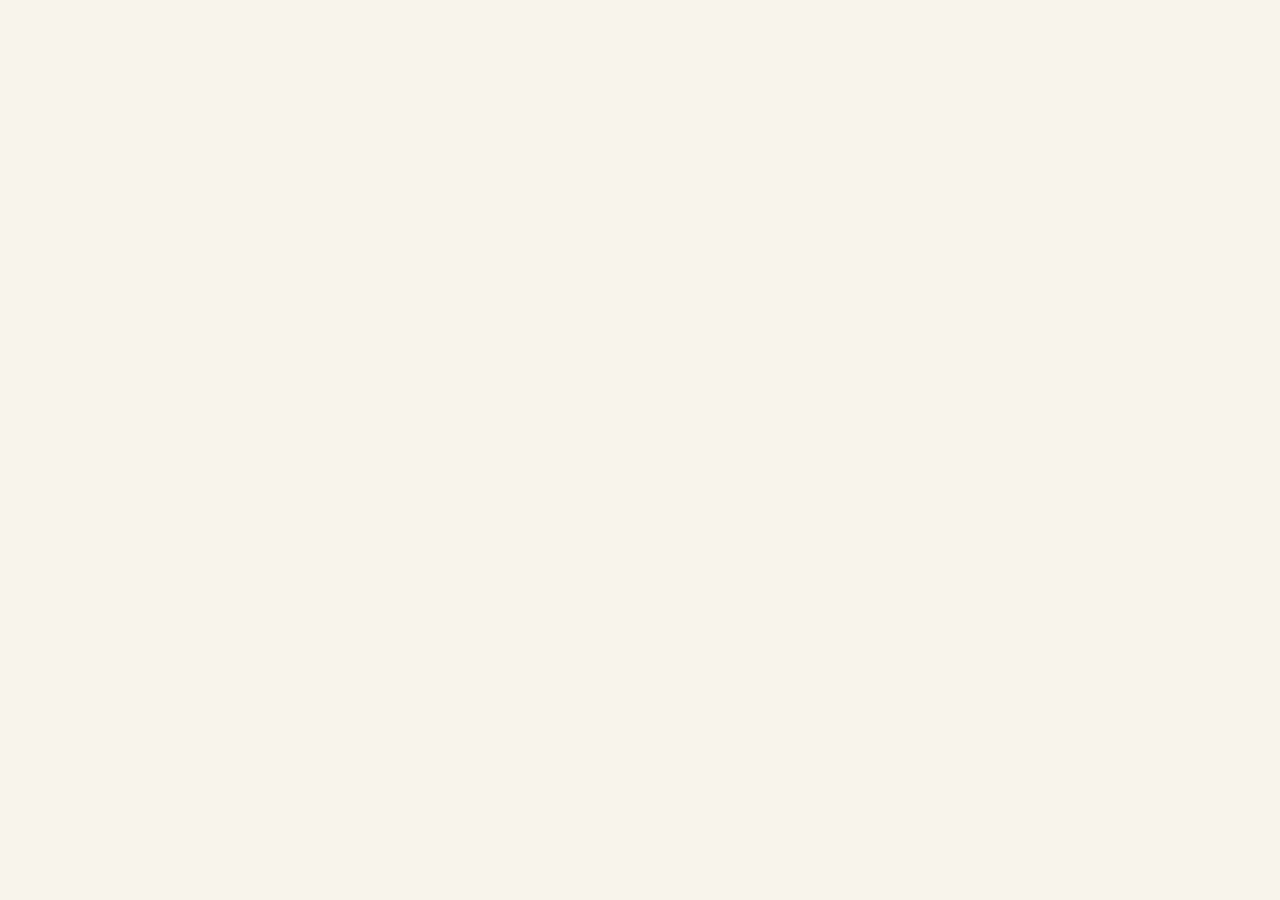
==== commit 77720879: "explore is done" ====
--- a/index.html
+++ b/index.html
@@ -5,1099 +5,45 @@
     <meta charset="UTF-8">
     <meta name="viewport" content="width=device-width, initial-scale=1.0">
 
-    <title>PetTrace — Every Paw Deserves to Find Its Way Home</title>
+    <title>Group Project</title>
+
+    <!-- Bootstrap CSS -->
+    <link href="https://cdn.jsdelivr.net/npm/bootstrap@5.3.8/dist/css/bootstrap.min.css" rel="stylesheet"
+        integrity="sha384-sRIl4kxILFvY47J16cr9ZwB07vP4J8+LH7qKQnuqkuIAvNWLzeN8tE5YBujZqJLB" crossorigin="anonymous">
+
+    <!-- AOS CSS -->
+    <link rel="stylesheet" href="https://cdnjs.cloudflare.com/ajax/libs/aos/2.3.4/aos.css">
+
+    <!-- Bootstrap Icons -->
+    <link rel="stylesheet" href="https://cdn.jsdelivr.net/npm/bootstrap-icons@1.13.1/font/bootstrap-icons.min.css">
 
     <!-- Google Fonts -->
     <link rel="preconnect" href="https://fonts.googleapis.com">
     <link rel="preconnect" href="https://fonts.gstatic.com" crossorigin>
 
     <link
-        href="https://fonts.googleapis.com/css2?family=DM+Serif+Display:ital@0;1&family=Inter:wght@400;500;600;700&display=swap"
+        href="https://fonts.googleapis.com/css2?family=DM+Sans:wght@400;500;600;700&family=Playfair+Display:ital,wght@0,400;0,500;0,600;0,700;1,400;1,500;1,600;1,700&display=swap"
         rel="stylesheet">
+        <link rel="stylesheet" href="./style.css">
 
-    <!-- Bootstrap Icons -->
-    <link
-        rel="stylesheet"
-        href="https://cdn.jsdelivr.net/npm/bootstrap-icons@1.11.3/font/bootstrap-icons.min.css">
-
-    <!-- CSS -->
-    <link rel="stylesheet" href="style.css">
 </head>
 
 <body>
+  
 
-    <!-- =====================================================
-         HEADER / NAVBAR
-    ====================================================== -->
+    <!-- Bootstrap JS -->
+    <script src="https://cdn.jsdelivr.net/npm/bootstrap@5.3.8/dist/js/bootstrap.bundle.min.js"
+        integrity="sha384-FKyoEForCGlyvwx9Hj09JcYn3nv7wiPVlz7YYwJrVWrXK/BmnVDxM+D2scQbITxI" crossorigin="anonymous">
+        </script>
 
-    <header class="site-header">
+    <!-- AOS JS -->
+    <script src="https://cdnjs.cloudflare.com/ajax/libs/aos/2.3.4/aos.js">
+    </script>
 
-        <nav class="navbar" id="navbar">
-
-            <a href="#home" class="logo">
-                <span class="logo-icon">
-                    <i class="bi bi-paw-fill"></i>
-                </span>
-
-                <span>PetTrace</span>
-            </a>
-
-
-            <div class="nav-links">
-
-                <a href="#home" class="nav-link active">
-                    Home
-                </a>
-
-                <a href="#explore" class="nav-link">
-                    Explore
-                </a>
-
-                <a href="#community" class="nav-link">
-                    Community
-                </a>
-
-                <a href="#report" class="nav-link">
-                    Report a Pet
-                </a>
-
-            </div>
-
-
-            <div class="nav-right">
-
-                <button class="nav-report-btn" data-action="report">
-                    Report a Pet
-                    <i class="bi bi-arrow-right"></i>
-                </button>
-
-                <button class="profile-btn">
-                    <i class="bi bi-person-fill"></i>
-                </button>
-
-                <button class="menu-toggle" id="menuToggle">
-                    <i class="bi bi-list"></i>
-                </button>
-
-            </div>
-
-        </nav>
-
-
-        <!-- MOBILE MENU -->
-
-        <div class="mobile-menu" id="mobileMenu">
-
-            <a href="#home">
-                Home
-            </a>
-
-            <a href="#explore">
-                Explore
-            </a>
-
-            <a href="#community">
-                Community
-            </a>
-
-            <a href="#report">
-                Report a Pet
-            </a>
-
-            <button data-action="report">
-                Report a Pet
-                <i class="bi bi-arrow-right"></i>
-            </button>
-
-        </div>
-
-    </header>
-
-
-    <!-- =====================================================
-         MAIN
-    ====================================================== -->
-
-    <main>
-
-
-        <!-- =================================================
-             HERO
-        ================================================== -->
-
-        <section class="hero" id="home">
-
-            <div class="hero-left">
-
-                <span class="eyebrow">
-                    <i class="bi bi-paw-fill"></i>
-                    COMMUNITY PET SEARCH
-                </span>
-
-
-                <h1>
-                    Every Paw<br>
-                    Deserves to<br>
-                    <em>find its way home.</em>
-                </h1>
-
-
-                <p class="hero-description">
-                    A community-powered platform to help lost pets
-                    find their way back home.
-                </p>
-
-
-                <div class="hero-buttons">
-
-                    <button class="primary-btn" data-action="report">
-                        Report a Lost Pet
-                        <i class="bi bi-arrow-right"></i>
-                    </button>
-
-                    <button class="secondary-btn" data-action="found">
-                        I Found a Pet
-                    </button>
-
-                </div>
-
-            </div>
-
-
-            <div class="hero-right">
-
-                <div class="hero-pink-shape shape-one"></div>
-
-                <div class="hero-pink-shape shape-two"></div>
-
-
-                <div class="hero-photo">
-
-                    <img
-                        src="https://images.unsplash.com/photo-1552053831-71594a27632d?auto=format&fit=crop&w=1200&q=90"
-                        alt="Golden Retriever">
-
-                </div>
-
-
-                <div class="heart-decoration">
-                    ♡
-                </div>
-
-
-                <div class="hero-note">
-                    Small<br>
-                    steps make<br>
-                    big reunions.
-
-                    <span>♡</span>
-                </div>
-
-            </div>
-
-        </section>
-
-
-        <!-- =================================================
-             STATS
-        ================================================== -->
-
-        <section class="stats-bar">
-
-            <div class="stat">
-
-                <div class="stat-icon">
-                    <i class="bi bi-paw-fill"></i>
-                </div>
-
-                <div>
-                    <strong class="counter" data-target="2481">
-                        0
-                    </strong>
-
-                    <span>
-                        Pets Reported
-                    </span>
-                </div>
-
-            </div>
-
-
-            <div class="stat">
-
-                <div class="stat-icon">
-                    <i class="bi bi-eye-fill"></i>
-                </div>
-
-                <div>
-                    <strong class="counter" data-target="1923">
-                        0
-                    </strong>
-
-                    <span>
-                        Sightings Shared
-                    </span>
-                </div>
-
-            </div>
-
-
-            <div class="stat">
-
-                <div class="stat-icon">
-                    <i class="bi bi-heart-fill"></i>
-                </div>
-
-                <div>
-                    <strong class="counter" data-target="1204">
-                        0
-                    </strong>
-
-                    <span>
-                        Pets Reunited
-                    </span>
-                </div>
-
-            </div>
-
-        </section>
-
-
-        <!-- =================================================
-             FEATURED POSTS
-        ================================================== -->
-
-        <section class="section featured" id="explore">
-
-            <div class="section-header">
-
-                <div>
-
-                    <span class="section-label">
-                        FEATURED POSTS
-                    </span>
-
-                    <h2>
-                        Lost, Found, or Just Spotted?
-                    </h2>
-
-                    <p>
-                        No matter what, every moment brings hope.
-                    </p>
-
-                </div>
-
-
-                <button class="view-all" data-action="explore">
-                    View All
-                    <i class="bi bi-arrow-right"></i>
-                </button>
-
-            </div>
-
-
-            <div class="pet-grid">
-
-
-                <!-- LOST -->
-
-                <article class="pet-card" data-card="lost">
-
-                    <div class="pet-image lost-image">
-
-                        <img
-                            src="https://images.unsplash.com/photo-1552053831-71594a27632d?auto=format&fit=crop&w=1000&q=90"
-                            alt="Lost golden retriever">
-
-                        <div class="pet-icon">
-                            <i class="bi bi-paw-fill"></i>
-                        </div>
-
-                    </div>
-
-
-                    <div class="pet-content">
-
-                        <div>
-
-                            <h3>
-                                Lost
-                            </h3>
-
-                            <p>
-                                Help them find their way home.
-                            </p>
-
-                        </div>
-
-
-                        <button class="circle-arrow">
-                            <i class="bi bi-arrow-right"></i>
-                        </button>
-
-                    </div>
-
-                </article>
-
-
-                <!-- FOUND -->
-
-                <article class="pet-card" data-card="found">
-
-                    <div class="pet-image found-image">
-
-                        <img
-                            src="https://images.unsplash.com/photo-1518791841217-8f162f1e1131?auto=format&fit=crop&w=1000&q=90"
-                            alt="Found cat">
-
-                        <div class="pet-icon">
-                            <i class="bi bi-house-fill"></i>
-                        </div>
-
-                    </div>
-
-
-                    <div class="pet-content">
-
-                        <div>
-
-                            <h3>
-                                Found
-                            </h3>
-
-                            <p>
-                                Be a hero. Reunite a pet.
-                            </p>
-
-                        </div>
-
-
-                        <button class="circle-arrow">
-                            <i class="bi bi-arrow-right"></i>
-                        </button>
-
-                    </div>
-
-                </article>
-
-
-                <!-- SIGHTED -->
-
-                <article class="pet-card" data-card="sighted">
-
-                    <div class="pet-image sighted-image">
-
-                        <img
-                            src="https://images.unsplash.com/photo-1533738363-b7f9aef128ce?auto=format&fit=crop&w=1000&q=90"
-                            alt="Sighted cat">
-
-                        <div class="pet-icon">
-                            <i class="bi bi-eye-fill"></i>
-                        </div>
-
-                    </div>
-
-
-                    <div class="pet-content">
-
-                        <div>
-
-                            <h3>
-                                Sighted
-                            </h3>
-
-                            <p>
-                                Your sightings matter.
-                            </p>
-
-                        </div>
-
-
-                        <button class="circle-arrow">
-                            <i class="bi bi-arrow-right"></i>
-                        </button>
-
-                    </div>
-
-                </article>
-
-            </div>
-
-        </section>
-
-
-        <!-- =================================================
-             ADOPTION
-        ================================================== -->
-
-        <section class="section adoption" id="community">
-
-            <div class="adoption-visual">
-
-                <div class="adoption-shape"></div>
-
-                <img
-                    src="https://images.unsplash.com/photo-1548199973-03cce0bbc87b?auto=format&fit=crop&w=1000&q=90"
-                    alt="Happy pets">
-
-            </div>
-
-
-            <div class="adoption-content">
-
-                <span class="section-label">
-                    WHY ADOPT?
-                </span>
-
-
-                <h2>
-                    A Second Chance<br>
-                    Changes Everything.
-                </h2>
-
-
-                <p>
-                    Adoption doesn't just save a pet — it brings love,
-                    joy and a better tomorrow to both of you.
-                </p>
-
-
-                <div class="benefits">
-
-
-                    <div class="benefit">
-
-                        <div class="benefit-icon">
-                            <i class="bi bi-paw-fill"></i>
-                        </div>
-
-                        <h4>
-                            Save Lives
-                        </h4>
-
-                        <p>
-                            Give a pet a<br>
-                            second chance.
-                        </p>
-
-                    </div>
-
-
-                    <div class="benefit">
-
-                        <div class="benefit-icon">
-                            <i class="bi bi-people-fill"></i>
-                        </div>
-
-                        <h4>
-                            Build Community
-                        </h4>
-
-                        <p>
-                            Support a kinder,<br>
-                            stronger community.
-                        </p>
-
-                    </div>
-
-
-                    <div class="benefit">
-
-                        <div class="benefit-icon">
-                            <i class="bi bi-heart-fill"></i>
-                        </div>
-
-                        <h4>
-                            Find True Love
-                        </h4>
-
-                        <p>
-                            Unconditional love<br>
-                            is waiting.
-                        </p>
-
-                    </div>
-
-
-                    <div class="benefit">
-
-                        <div class="benefit-icon">
-                            <i class="bi bi-leaf-fill"></i>
-                        </div>
-
-                        <h4>
-                            Make a Difference
-                        </h4>
-
-                        <p>
-                            Every adoption<br>
-                            matters.
-                        </p>
-
-                    </div>
-
-                </div>
-
-            </div>
-
-        </section>
-
-
-        <!-- =================================================
-             STORIES
-        ================================================== -->
-
-        <section class="section stories">
-
-            <div class="section-header">
-
-                <div>
-
-                    <span class="section-label">
-                        RECENT REPORTS
-                    </span>
-
-                    <h2>
-                        Happy Tails, Real Stories
-                    </h2>
-
-                    <p>
-                        Here are some of the pets who found their way
-                        home with the help of our community.
-                    </p>
-
-                </div>
-
-
-                <button class="view-all">
-
-                    View All Stories
-
-                    <i class="bi bi-arrow-right"></i>
-
-                </button>
-
-            </div>
-
-
-            <div class="stories-grid">
-
-
-                <article class="story-card">
-
-                    <img
-                        src="https://images.unsplash.com/photo-1552053831-71594a27632d?auto=format&fit=crop&w=500&q=90"
-                        alt="Max">
-
-                    <div>
-
-                        <p>
-                            “We found Max two days after
-                            we went missing. Thank you
-                            to everyone who shared!”
-                        </p>
-
-                        <span>
-                            Emily & Max
-                        </span>
-
-                    </div>
-
-                </article>
-
-
-                <article class="story-card">
-
-                    <img
-                        src="https://images.unsplash.com/photo-1518791841217-8f162f1e1131?auto=format&fit=crop&w=500&q=90"
-                        alt="Bella">
-
-                    <div>
-
-                        <p>
-                            “I never thought we would
-                            find her! PetTrace made
-                            it possible.”
-                        </p>
-
-                        <span>
-                            Daniel & Bella
-                        </span>
-
-                    </div>
-
-                </article>
-
-
-                <article class="story-card">
-
-                    <img
-                        src="https://images.unsplash.com/photo-1544568100-847a948585b9?auto=format&fit=crop&w=500&q=90"
-                        alt="Charlie">
-
-                    <div>
-
-                        <p>
-                            “The community is amazing.
-                            We got our boy back
-                            within 24 hours!”
-                        </p>
-
-                        <span>
-                            Jessica & Charlie
-                        </span>
-
-                    </div>
-
-                </article>
-
-            </div>
-
-        </section>
-
-
-        <!-- =================================================
-             HOW IT WORKS
-        ================================================== -->
-
-        <section class="section how-it-works">
-
-            <div class="how-intro">
-
-                <span class="section-label">
-                    HOW IT WORKS
-                </span>
-
-                <h2>
-                    The Path to<br>
-                    A Happy Ending
-                </h2>
-
-                <p>
-                    It's simple. Post, share, and reconnect.
-                    Our community helps bring lost pets home,
-                    one step at a time.
-                </p>
-
-                <button class="primary-btn" data-action="report">
-                    Start a Report
-                    <i class="bi bi-arrow-right"></i>
-                </button>
-
-            </div>
-
-
-            <div class="steps">
-
-
-                <div class="step">
-
-                    <span class="step-number">
-                        01
-                    </span>
-
-                    <div class="step-icon">
-                        <i class="bi bi-file-earmark-text-fill"></i>
-                    </div>
-
-                    <h4>
-                        Report or Search
-                    </h4>
-
-                    <p>
-                        Share a lost pet report
-                        or browse missing pets.
-                    </p>
-
-                </div>
-
-
-                <span class="step-line"></span>
-
-
-                <div class="step">
-
-                    <span class="step-number">
-                        02
-                    </span>
-
-                    <div class="step-icon">
-                        <i class="bi bi-search"></i>
-                    </div>
-
-                    <h4>
-                        Get Updates
-                    </h4>
-
-                    <p>
-                        Receive alerts and
-                        matching searches.
-                    </p>
-
-                </div>
-
-
-                <span class="step-line"></span>
-
-
-                <div class="step">
-
-                    <span class="step-number">
-                        03
-                    </span>
-
-                    <div class="step-icon">
-                        <i class="bi bi-arrow-repeat"></i>
-                    </div>
-
-                    <h4>
-                        Reunite
-                    </h4>
-
-                    <p>
-                        Bring pets and families
-                        together.
-                    </p>
-
-                </div>
-
-
-                <span class="step-line"></span>
-
-
-                <div class="step">
-
-                    <span class="step-number">
-                        04
-                    </span>
-
-                    <div class="step-icon">
-                        <i class="bi bi-house-fill"></i>
-                    </div>
-
-                    <h4>
-                        Happy Home
-                    </h4>
-
-                    <p>
-                        A new chapter
-                        begins.
-                    </p>
-
-                </div>
-
-            </div>
-
-        </section>
-
-
-        <!-- =================================================
-             CTA
-        ================================================== -->
-
-        <section class="cta" id="report">
-
-            <div class="cta-decoration left">
-                ♡
-            </div>
-
-
-            <div class="cta-content">
-
-                <span>
-                    PETTRACE • COMMUNITY • COMPASSION
-                </span>
-
-                <h2>
-                    Help bring one more pet home.
-                </h2>
-
-                <p>
-                    Report a pet. Share a sighting.
-                    Be the reason they reunite.
-                </p>
-
-                <button class="cta-button" data-action="report">
-                    Get Started
-                    <i class="bi bi-arrow-right"></i>
-                </button>
-
-            </div>
-
-
-            <div class="cta-decoration right">
-                <i class="bi bi-paw-fill"></i>
-            </div>
-
-        </section>
-
-    </main>
-
-
-    <!-- =====================================================
-         FOOTER
-    ====================================================== -->
-
-    <footer class="footer">
-
-        <div class="footer-main">
-
-
-            <div class="footer-brand">
-
-                <a href="#home" class="logo">
-
-                    <span class="logo-icon">
-                        <i class="bi bi-paw-fill"></i>
-                    </span>
-
-                    <span>
-                        PetTrace
-                    </span>
-
-                </a>
-
-                <p>
-                    Find. Reconnect. Save lives.
-                </p>
-
-            </div>
-
-
-            <div class="footer-links">
-
-                <a href="#home">
-                    Home
-                </a>
-
-                <a href="#explore">
-                    Explore
-                </a>
-
-                <a href="#community">
-                    Community
-                </a>
-
-                <a href="#report">
-                    Report a Pet
-                </a>
-
-            </div>
-
-
-            <div class="newsletter">
-
-                <strong>
-                    Stay in the loop
-                </strong>
-
-                <p>
-                    Get updates, success stories, and more.
-                </p>
-
-
-                <form id="newsletterForm">
-
-                    <input
-                        type="email"
-                        id="email"
-                        placeholder="Your email address"
-                        required>
-
-                    <button type="submit">
-                        <i class="bi bi-arrow-right"></i>
-                    </button>
-
-                </form>
-
-            </div>
-
-
-            <div class="socials">
-
-                <a href="#">
-                    <i class="bi bi-instagram"></i>
-                </a>
-
-                <a href="#">
-                    <i class="bi bi-twitter"></i>
-                </a>
-
-                <a href="#">
-                    <i class="bi bi-facebook"></i>
-                </a>
-
-                <a href="#">
-                    <i class="bi bi-youtube"></i>
-                </a>
-
-            </div>
-
-        </div>
-
-
-        <div class="footer-bottom">
-
-            <span>
-                © 2025 PetTrace. All rights reserved.
-            </span>
-
-            <div>
-
-                <a href="#">
-                    Privacy
-                </a>
-
-                <a href="#">
-                    Terms
-                </a>
-
-                <a href="#">
-                    Contact
-                </a>
-
-            </div>
-
-        </div>
-
-    </footer>
-
-
-    <!-- =====================================================
-         REPORT MODAL
-    ====================================================== -->
-
-    <div class="modal-overlay" id="reportModal">
-
-        <div class="report-modal">
-
-            <button class="modal-close" id="closeModal">
-                <i class="bi bi-x-lg"></i>
-            </button>
-
-
-            <div class="modal-icon">
-                <i class="bi bi-paw-fill"></i>
-            </div>
-
-
-            <span class="section-label">
-                PETTRACE REPORT
-            </span>
-
-
-            <h2>
-                What would you like to report?
-            </h2>
-
-
-            <p>
-                Choose an option and we'll help you
-                take the next step.
-            </p>
-
-
-            <div class="modal-options">
-
-
-                <!-- LOST -->
-
-                <button
-                    class="modal-option"
-                    data-modal-action="lost">
-
-                    <i class="bi bi-search"></i>
-
-                    <span>
-
-                        <strong>
-                            Lost Pet
-                        </strong>
-
-                        <small>
-                            Report a missing pet
-                        </small>
-
-                    </span>
-
-                    <i class="bi bi-arrow-right"></i>
-
-                </button>
-
-
-                <!-- FOUND -->
-
-                <button
-                    class="modal-option"
-                    data-modal-action="found">
-
-                    <i class="bi bi-house-fill"></i>
-
-                    <span>
-
-                        <strong>
-                            Found Pet
-                        </strong>
-
-                        <small>
-                            Help reunite a pet
-                        </small>
-
-                    </span>
-
-                    <i class="bi bi-arrow-right"></i>
-
-                </button>
-
-
-                <!-- SIGHTED -->
-
-                <button
-                    class="modal-option"
-                    data-modal-action="sighted">
-
-                    <i class="bi bi-eye-fill"></i>
-
-                    <span>
-
-                        <strong>
-                            Pet Sighting
-                        </strong>
-
-                        <small>
-                            Share where you saw a pet
-                        </small>
-
-                    </span>
-
-                    <i class="bi bi-arrow-right"></i>
-
-                </button>
-
-            </div>
-
-        </div>
-
-    </div>
-
-
-    <!-- =====================================================
-         TOAST
-    ====================================================== -->
-
-    <div class="toast-message" id="toast">
-
-        <i class="bi bi-check-circle-fill"></i>
-
-        <span id="toastText">
-            Done!
-        </span>
-
-    </div>
-
-
-    <!-- JavaScript -->
-    <script src="script.js"></script>
+    <!-- AOS Initialization -->
+    <script>
+        AOS.init();
+    </script>
 
 </body>
 
